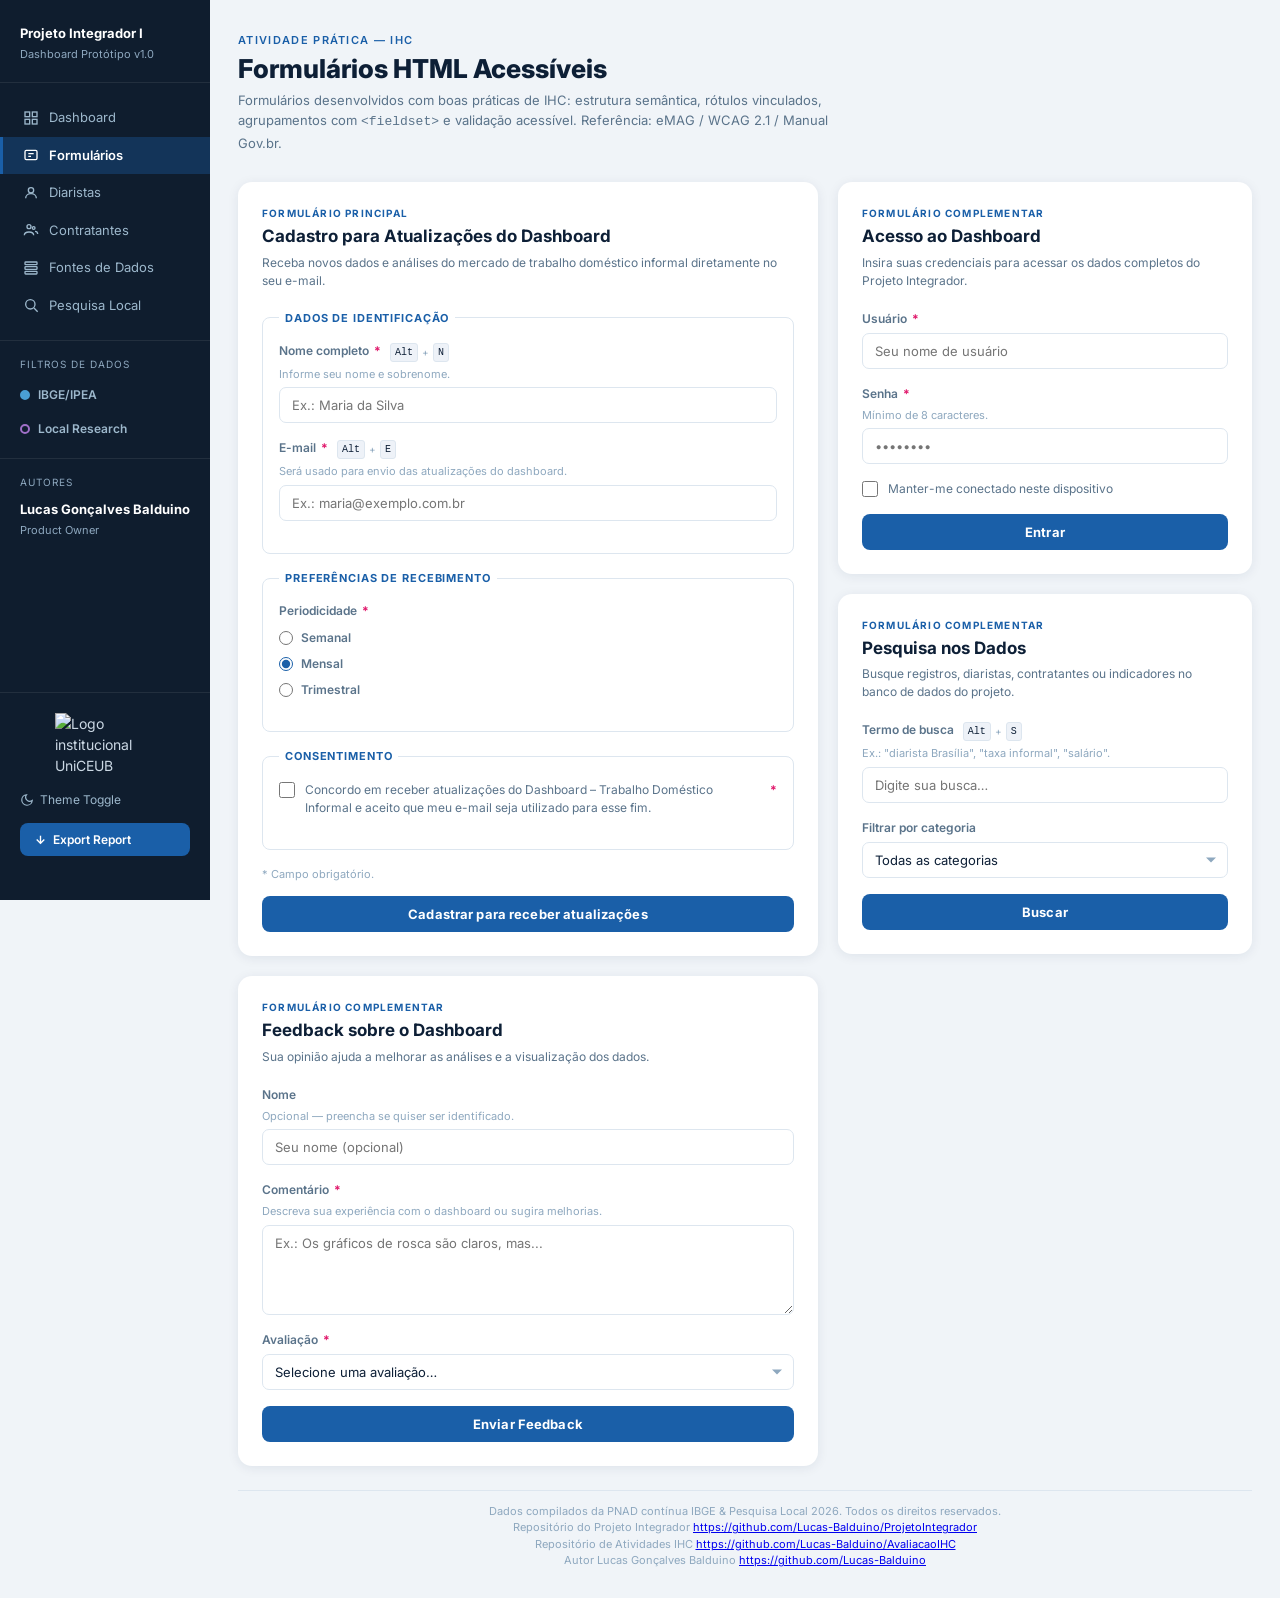
==== formularios.html @ 9478f492 "Atividade Formulario 22.04, Integração com o prototipo do formulario" ====
<!DOCTYPE html>
<!--
  ══════════════════════════════════════════════════════════
  PRÁTICA IHC — Formulários HTML Acessíveis
  Projeto Integrador I – UniCEUB
  Profª. Kadidja Valéria | Ciência da Computação

  Conceitos aplicados (slides + manual formularios-acessiveis.gov.br):
  ─ <html lang="pt-BR">               → Prática 3: Identidade do Idioma
  ─ Skip Link                         → WCAG 2.4.1 — bypass blocks
  ─ Hierarquia H1 > H2 > H3          → Prática 1: Arquitetura da Informação
  ─ <label for="id"> + <input id="">  → Elemento LABEL: vinculação programática
  ─ Ordem Rótulo→Campo (text, etc.)   → Regra de Estrutura: texto antes do input
  ─ Ordem Campo→Rótulo (checkbox)     → Regra: leitor espera rótulo DEPOIS
  ─ <fieldset> + <legend>             → Agrupamento semântico acessível
  ─ <optgroup label="">               → Categorização de listas SELECT
  ─ accesskey nos campos              → Teclas de atalho (com alerta de conflito)
  ─ required + aria-required          → Validação sem depender de script
  ─ aria-describedby (dicas)          → Contexto extra para leitores de tela
  ─ <button type="submit">            → Nunca <div>; semântica nativa de ação
  ─ Erros no <title>                  → Manual §4: mensagens de erro amigáveis
  ─ Validação server-side preferida   → Manual §3: scripts não são confiáveis
  ══════════════════════════════════════════════════════════
-->
<html lang="pt-BR">
<head>
  <meta charset="UTF-8" />
  <meta name="viewport" content="width=device-width, initial-scale=1.0" />
  <meta name="description" content="Formulários acessíveis do Dashboard – Projeto Integrador I, UniCEUB." />
  <link rel="preconnect" href="https://fonts.googleapis.com">
  <link rel="preconnect" href="https://fonts.gstatic.com" crossorigin>
  <link href="https://fonts.googleapis.com/css2?family=Inter:ital,opsz,wght@0,14..32,100..900;1,14..32,100..900&display=swap" rel="stylesheet">

  <!--
    ACESSIBILIDADE — Manual §4 / Slides p.14:
    O <title> deve ser atualizado com um alerta quando houver erro de validação.
    O JavaScript ao final da página demonstra essa técnica.
    Título padrão (sem erros):
  -->
  <title>Formulários | Dashboard – Trabalho Doméstico Informal | Projeto Integrador I – UniCEUB</title>

  <style>
    /* ═══════════════════════════════════════════
       TOKENS — mesmos do dashboard principal
    ═══════════════════════════════════════════ */
    :root {
      --sidebar-bg:     #0f1d2e;
      --sidebar-w:      210px;
      --blue-dark:      #1a3c6e;
      --blue-mid:       #1a5fa8;
      --blue-light:     #b8cee8;
      --blue-pale:      #dce8f5;
      --bg-page:        #f0f4f8;
      --bg-card:        #ffffff;
      --text-primary:   #0d1f36;
      --text-secondary: #5a738a;
      --text-muted:     #8ea8bf;
      --accent-pink:    #e0186b;
      --border:         #dde6ef;
      --border-focus:   #1a5fa8;
      --card-radius:    14px;
      --shadow:         0 2px 12px rgba(10, 40, 80, .08);
      --error-bg:       #fff0f3;
      --error-border:   #e0186b;
      --error-text:     #9b0039;
      --success-bg:     #f0faf4;
      --success-border: #22a05b;
      --success-text:   #155235;
    }

    *, *::before, *::after { box-sizing: border-box; margin: 0; padding: 0; }

    body {
      font-family: "Inter", sans-serif;
      background: var(--bg-page);
      color: var(--text-primary);
      font-size: 14px;
      line-height: 1.5;
    }

    /* ═══════════════════════════════════════════
       ACESSIBILIDADE — Skip Link (WCAG 2.4.1)
    ═══════════════════════════════════════════ */
    .skip-link {
      position: absolute;
      top: -100px;
      left: 8px;
      background: var(--blue-mid);
      color: #fff;
      padding: 8px 16px;
      border-radius: 4px;
      font-weight: 600;
      text-decoration: none;
      z-index: 9999;
      transition: top .2s;
    }
    .skip-link:focus { top: 8px; }

    /* ═══════════════════════════════════════════
       ACESSIBILIDADE — Conteúdo visível apenas
       para leitores de tela (sr-only)
    ═══════════════════════════════════════════ */
    .sr-only {
      position: absolute;
      width: 1px; height: 1px;
      padding: 0; margin: -1px;
      overflow: hidden;
      clip: rect(0,0,0,0);
      white-space: nowrap;
      border: 0;
    }

    /* ═══════════════════════════════════════════
       ACESSIBILIDADE — Foco visível (WCAG 2.4.7)
    ═══════════════════════════════════════════ */
    :focus-visible {
      outline: none;
      box-shadow: 0 0 0 3px var(--border-focus);
      border-radius: 4px;
    }

    /* ═══════════════════════════════════════════
       LAYOUT
    ═══════════════════════════════════════════ */
    .layout {
      display: grid;
      grid-template-columns: var(--sidebar-w) 1fr;
      min-height: 100vh;
    }

    /* ═══════════════════════════════════════════
       SIDEBAR — igual ao dashboard
    ═══════════════════════════════════════════ */
    .sidebar {
      background: var(--sidebar-bg);
      color: #cbd8e4;
      display: flex;
      flex-direction: column;
      padding: 24px 0;
      position: sticky;
      top: 0;
      height: 100vh;
      overflow-y: auto;
    }
    .sidebar-header { padding: 0 20px 20px; border-bottom: 1px solid rgba(255,255,255,.08); }
    .project-title  { font-weight: 700; font-size: 13px; color: #fff; }
    .project-subtitle { font-size: 11px; color: var(--text-muted); margin-top: 2px; }

    .sidebar-nav { padding: 16px 0; }
    .sidebar-nav ul { list-style: none; }
    .nav-item {
      display: flex; align-items: center; gap: 10px;
      padding: 9px 20px; color: #9db8cc;
      text-decoration: none; font-size: 13px;
      border-left: 3px solid transparent;
      transition: background .15s, color .15s, border-color .15s;
    }
    .nav-item:hover { background: rgba(255,255,255,.06); color: #fff; }
    .nav-item[aria-current="page"] {
      color: #fff; background: rgba(26,95,168,.35);
      border-left-color: var(--blue-mid); font-weight: 600;
    }
    .nav-icon { width: 16px; height: 16px; flex-shrink: 0; }
    .filters-section {
      padding: 16px 20px;
      border-top: 1px solid rgba(255,255,255,.08);
    }
    .filters-heading {
      font-size: 10px;
      text-transform: uppercase;
      letter-spacing: .1em;
      color: var(--text-muted);
      margin-bottom: 10px;
    }
    .filters-fieldset {
      border: none;
      padding: 0;
      display: flex;
      flex-direction: column;
      gap: 8px;
    }
    /* label envolve o input: aumenta área de clique (Prática 5) */
    .filter-label {
      display: flex;
      align-items: center;
      gap: 8px;
      cursor: pointer;
      font-size: 12px;
      color: #9db8cc;
      padding: 4px 0;
    }
    .filter-label:hover { color: #fff; }
    .filter-label input[type="checkbox"] {
      appearance: none;
      -webkit-appearance: none;
      width: 10px;
      height: 10px;
      border-radius: 50%;
      border: 2px solid currentColor;
      flex-shrink: 0;
      cursor: pointer;
    }
    .filter-label input[type="checkbox"]:checked { background: currentColor; }
    .filter-label.ibge input { color: #4a9fd4; }
    .filter-label.local input { color: #a070c8; }

    /* ─────────────────────────────────────────────
       SIDEBAR FOOTER: Logo + Botões
    ───────────────────────────────────────────── */
    .sidebar-footer {
      margin-top: auto;
      padding: 20px;
      border-top: 1px solid rgba(255,255,255,.08);
      display: flex;
      flex-direction: column;
      gap: 10px;
      align-items: center;
    }

    /* CEUB Logo (texto) */
    .ceub-logo {
      width: 100px;
    }

    /* ─────────────────────────────────────────────
       ACESSIBILIDADE: Botões nativos (<button>)
       Prática: Substituição de divs por <button>
    ───────────────────────────────────────────── */
    .btn-sidebar {
      width: 100%;
      background: none;
      border: none;
      cursor: pointer;
      font-family: inherit;
      font-size: 12px;
      display: flex;
      align-items: center;
      gap: 6px;
      color: #9db8cc;
      padding: 6px 0;
      text-align: left;
      transition: color .15s;
    }
    .btn-sidebar:hover { color: #fff; }

    .btn-export {
      width: 100%;
      background: var(--blue-mid);
      color: #fff;
      border: none;
      border-radius: 8px;
      padding: 9px 14px;
      font-family: inherit;
      font-size: 12px;
      font-weight: 600;
      cursor: pointer;
      display: flex;
      align-items: center;
      gap: 6px;
      transition: background .15s;
    }
    .btn-export:hover { background: var(--blue-dark); }

    /* ═══════════════════════════════════════════
       MAIN
    ═══════════════════════════════════════════ */
    .main-content {
      padding: 32px 28px;
      display: flex;
      flex-direction: column;
      gap: 24px;
    }

    .page-header { margin-bottom: 4px; }
    .page-category {
      font-size: 11px; text-transform: uppercase;
      letter-spacing: .12em; color: var(--blue-mid); font-weight: 600;
    }
    /* ACESSIBILIDADE — H1 único por página (Prática 1) */
    .page-header h1 {
      font-size: 26px; font-weight: 800;
      color: var(--text-primary); margin-top: 4px; line-height: 1.2;
    }
    .page-lead {
      font-size: 13px; color: var(--text-secondary);
      margin-top: 6px; max-width: 600px; line-height: 1.6;
    }

    /* ═══════════════════════════════════════════
       CARDS DE FORMULÁRIO
    ═══════════════════════════════════════════ */
    .forms-grid {
      display: grid;
      grid-template-columns: 1.4fr 1fr;
      gap: 20px;
      align-items: start;
    }
    .forms-col { display: flex; flex-direction: column; gap: 20px; }

    .card {
      background: var(--bg-card);
      border-radius: var(--card-radius);
      padding: 24px;
      box-shadow: var(--shadow);
    }
    .card-header { margin-bottom: 20px; }
    .card-category {
      font-size: 10px; text-transform: uppercase;
      letter-spacing: .12em; color: var(--blue-mid); font-weight: 700;
    }
    /* ACESSIBILIDADE — H2: seção principal (Prática 1) */
    .card-header h2 {
      font-size: 17px; font-weight: 700;
      color: var(--text-primary); margin-top: 3px;
    }
    .card-desc {
      font-size: 12px; color: var(--text-secondary);
      margin-top: 4px; line-height: 1.5;
    }

    /* ═══════════════════════════════════════════
       ELEMENTOS DE FORMULÁRIO
       Regra estrutural: Label ANTES do campo
       (exceto checkbox/radio: campo ANTES do label)
    ═══════════════════════════════════════════ */

    /* Container de campo: empilha label → input */
    .field {
      display: flex;
      flex-direction: column;
      gap: 5px;
      margin-bottom: 16px;
    }
    /* .field:last-of-type { margin-bottom: 0; } */

    /*
      ACESSIBILIDADE — Elemento LABEL:
      O atributo 'for' DEVE ser idêntico ao 'id' do input.
      Isso relaciona programaticamente o rótulo ao campo.
      (slides p.10 / manual §2)
    */
    label {
      font-size: 12px;
      font-weight: 600;
      color: var(--text-secondary);
      cursor: pointer;
    }

    /* Indicador de campo obrigatório */
    .required-mark {
      color: var(--accent-pink);
      margin-left: 2px;
      font-weight: 700;
    }

    /* Dica de acessibilidade abaixo do rótulo */
    .field-hint {
      font-size: 11px;
      color: var(--text-muted);
      line-height: 1.4;
    }

    /* Inputs, Textareas, Selects */
    input[type="text"],
    input[type="email"],
    input[type="password"],
    input[type="search"],
    textarea,
    select {
      width: 100%;
      padding: 9px 12px;
      border: 1.5px solid var(--border);
      border-radius: 7px;
      font-family: inherit;
      font-size: 13px;
      color: var(--text-primary);
      background: #fff;
      transition: border-color .15s, box-shadow .15s;
      -webkit-appearance: none;
      appearance: none;
    }

    input[type="text"]:focus,
    input[type="email"]:focus,
    input[type="password"]:focus,
    input[type="search"]:focus,
    textarea:focus,
    select:focus {
      border-color: var(--border-focus);
      box-shadow: 0 0 0 3px rgba(26, 95, 168, .15);
      outline: none;
    }

    /* Campo com erro */
    input[aria-invalid="true"],
    textarea[aria-invalid="true"],
    select[aria-invalid="true"] {
      border-color: var(--error-border);
      background: var(--error-bg);
    }

    textarea { resize: vertical; min-height: 90px; }

    /* Select com seta personalizada */
    .select-wrapper {
      position: relative;
    }
    .select-wrapper::after {
      content: '';
      position: absolute;
      right: 12px;
      top: 50%;
      transform: translateY(-50%);
      width: 0; height: 0;
      border-left: 5px solid transparent;
      border-right: 5px solid transparent;
      border-top: 5px solid var(--text-muted);
      pointer-events: none;
    }

    /*
      ACESSIBILIDADE — Prática 5: Checkbox
      Ordem: ELEMENTO → RÓTULO (leitor de tela espera
      o rótulo DEPOIS do campo, conforme manual §1)
      O <label> envolve o input para ampliar a área de clique.
    */
    .field-checkbox {
      margin-bottom: 16px;
    }
    .checkbox-label {
      display: flex;
      align-items: flex-start;
      gap: 10px;
      cursor: pointer;
      font-size: 12px;
      font-weight: 400;
      color: var(--text-secondary);
      line-height: 1.5;
    }
    .checkbox-label input[type="checkbox"] {
      width: 16px;
      height: 16px;
      flex-shrink: 0;
      margin-top: 1px;
      accent-color: var(--blue-mid);
      cursor: pointer;
    }

    /*
      ACESSIBILIDADE — Radio buttons
      Mesma regra: ELEMENTO → RÓTULO
    */
    .radio-group {
      display: flex;
      flex-direction: column;
      gap: 8px;
      margin-top: 4px;
    }
    .radio-label {
      display: flex;
      align-items: center;
      gap: 8px;
      cursor: pointer;
      font-size: 12px;
      color: var(--text-secondary);
    }
    .radio-label input[type="radio"] {
      accent-color: var(--blue-mid);
      width: 14px; height: 14px;
      cursor: pointer;
    }

    /*
      ACESSIBILIDADE — Fieldset e Legend:
      <fieldset> agrupa campos relacionados.
      <legend> é o "título narrativo" do grupo,
      lido pelo leitor de tela antes de cada campo.
      (slides p.11 / manual §2)
    */
    .form-fieldset {
      border: 1.5px solid var(--border);
      border-radius: 8px;
      padding: 16px;
      margin-bottom: 16px;
    }
    .form-fieldset legend {
      font-size: 11px;
      font-weight: 700;
      color: var(--blue-mid);
      text-transform: uppercase;
      letter-spacing: .08em;
      padding: 0 6px;
    }

    /* Botões */
    .btn-primary {
      background: var(--blue-mid);
      color: #fff;
      border: none;
      border-radius: 8px;
      padding: 10px 20px;
      font-family: inherit;
      font-size: 13px;
      font-weight: 700;
      cursor: pointer;
      width: 100%;
      transition: background .15s;
      letter-spacing: .01em;
    }
    .btn-primary:hover { background: var(--blue-dark); }

    .btn-secondary {
      background: transparent;
      color: var(--blue-mid);
      border: 1.5px solid var(--blue-light);
      border-radius: 8px;
      padding: 9px 20px;
      font-family: inherit;
      font-size: 13px;
      font-weight: 600;
      cursor: pointer;
      width: 100%;
      transition: background .15s, border-color .15s;
    }
    .btn-secondary:hover { background: var(--blue-pale); border-color: var(--blue-mid); }

    .btn-row {
      display: grid;
      grid-template-columns: 1fr 1fr;
      gap: 10px;
      margin-top: 8px;
    }

    /* ═══════════════════════════════════════════
       MENSAGENS DE ERRO E SUCESSO
       Manual §4: erros devem ser destacados
       e comunicados no <title> da página
    ═══════════════════════════════════════════ */
    .msg-error {
      background: var(--error-bg);
      border: 1.5px solid var(--error-border);
      border-radius: 8px;
      padding: 10px 14px;
      font-size: 12px;
      color: var(--error-text);
      margin-bottom: 16px;
      display: none; /* mostrado via JS */
    }
    .msg-error ul { padding-left: 18px; margin-top: 4px; }
    .msg-error li { margin-top: 2px; }

    .msg-success {
      background: var(--success-bg);
      border: 1.5px solid var(--success-border);
      border-radius: 8px;
      padding: 12px 14px;
      font-size: 13px;
      color: var(--success-text);
      font-weight: 600;
      display: none;
    }

    .field-error-msg {
      font-size: 11px;
      color: var(--error-text);
      display: none;
    }
    .field-error-msg.visible { display: block; }

    /* ═══════════════════════════════════════════
       ACCESSKEY BADGE (visual indicativo)
    ═══════════════════════════════════════════ */
    .accesskey-badge {
      display: inline-flex;
      align-items: center;
      gap: 4px;
      font-size: 10px;
      color: var(--text-muted);
      font-weight: 400;
      margin-left: 6px;
    }
    .accesskey-badge kbd {
      background: #eef2f8;
      border: 1px solid var(--border);
      border-radius: 3px;
      padding: 1px 4px;
      font-family: monospace;
      font-size: 10px;
      color: var(--text-primary);
    }

    /* ═══════════════════════════════════════════
       SEPARADOR DE SEÇÃO
    ═══════════════════════════════════════════ */
    .section-sep {
      height: 1px;
      background: var(--border);
      margin: 4px 0 20px;
    }

    /* Rodapé */
    .dashboard-footer {
      padding-top: 12px;
      border-top: 1px solid var(--border);
      text-align: center;
    }
    .dashboard-footer p { font-size: 11px; color: var(--text-muted); }

    /* ═══════════════════════════════════════════
       RESPONSIVIDADE
    ═══════════════════════════════════════════ */
    @media (max-width: 900px) {
      .layout { grid-template-columns: 1fr; }
      .sidebar { position: static; height: auto; padding: 12px 16px; flex-direction: row; flex-wrap: wrap; }
      .forms-grid { grid-template-columns: 1fr; }
    }
  </style>
</head>

<body>

  <!-- ══════════════════════════════════════════
       ACESSIBILIDADE: Skip Link
  ═══════════════════════════════════════════ -->
  <a class="skip-link" href="#conteudo-principal">Pular para o conteúdo principal</a>

  <div class="layout">

    <!-- ══════════════════════════════════════════
         SIDEBAR (idêntica ao dashboard)
         HTML Semântico: <aside> + <nav>
    ═══════════════════════════════════════════ -->
    <aside class="sidebar" aria-label="Painel lateral de navegação e filtros">

      <header class="sidebar-header">
        <p class="project-title">Projeto Integrador I</p>
        <p class="project-subtitle">Dashboard Protótipo v1.0</p>
      </header>

      <!--
        HTML Semântico: <nav> com aria-label único
        <ul> + <li> + <a> para estrutura de lista de navegação
      -->
      <nav class="sidebar-nav" aria-label="Menu principal do dashboard">
        <ul role="list">
          <li>
            <a href="index.html" class="nav-item" >
              <svg class="nav-icon" aria-hidden="true" viewBox="0 0 24 24" fill="none" stroke="currentColor" stroke-width="2"><rect x="3" y="3" width="7" height="7"/><rect x="14" y="3" width="7" height="7"/><rect x="3" y="14" width="7" height="7"/><rect x="14" y="14" width="7" height="7"/></svg>
              Dashboard
            </a>
          </li>
          <li>
            <a href="#conteudo-principal" class="nav-item" aria-current="page">
              <svg class="nav-icon" aria-hidden="true" viewBox="0 0 24 24" fill="none" stroke="currentColor" stroke-width="2"><rect x="3" y="5" width="18" height="14" rx="2"/><path d="M8 10h8M8 14h4"/></svg>
              Formulários
            </a>
          </li>
          <li>
            <a href="#diaristas" class="nav-item">
              <svg class="nav-icon" aria-hidden="true" viewBox="0 0 24 24" fill="none" stroke="currentColor" stroke-width="2"><circle cx="12" cy="8" r="4"/><path d="M4 20c0-4 3.6-7 8-7s8 3 8 7"/></svg>
              Diaristas
            </a>
          </li>
          <li>
            <a href="#contratantes" class="nav-item">
              <svg class="nav-icon" aria-hidden="true" viewBox="0 0 24 24" fill="none" stroke="currentColor" stroke-width="2"><circle cx="9" cy="7" r="3"/><circle cx="16" cy="9" r="2"/><path d="M2 20c0-3 3-5 7-5s7 2 7 5"/><path d="M18 14c2 0 4 1.3 4 4"/></svg>
              Contratantes
            </a>
          </li>
          <li>
            <a href="#fontes" class="nav-item">
              <svg class="nav-icon" aria-hidden="true" viewBox="0 0 24 24" fill="none" stroke="currentColor" stroke-width="2"><rect x="3" y="3" width="18" height="4" rx="1"/><rect x="3" y="10" width="18" height="4" rx="1"/><rect x="3" y="17" width="18" height="4" rx="1"/></svg>
              Fontes de Dados
            </a>
          </li>
          <li>
            <a href="#pesquisa" class="nav-item">
              <svg class="nav-icon" aria-hidden="true" viewBox="0 0 24 24" fill="none" stroke="currentColor" stroke-width="2"><circle cx="11" cy="11" r="7"/><line x1="16.5" y1="16.5" x2="22" y2="22"/></svg>
              Pesquisa Local
            </a>
          </li>
        </ul>
      </nav>

      <!--
        ACESSIBILIDADE — Prática 5: Formulários Inclusivos
        <fieldset> agrupa filtros relacionados
        <legend> descreve o grupo para leitores de tela
        <label> envolve o <input> — aumenta área de clique
        e associa o texto descritivo ao campo
      -->
      <section class="filters-section" aria-labelledby="filtros-titulo">
        <h2 id="filtros-titulo" class="filters-heading sr-only">Filtros de Dados</h2>
        <p class="filters-heading" aria-hidden="true">Filtros de Dados</p>

        <fieldset class="filters-fieldset">
          <legend class="sr-only">Selecionar fontes de dados a exibir</legend>

          <label class="filter-label ibge">
            <input type="checkbox" name="filtro-ibge" checked aria-describedby="desc-ibge" />
            IBGE/IPEA
          </label>
          <span id="desc-ibge" class="sr-only">Dados da Pesquisa Nacional por Amostra de Domicílios (PNAD) do IBGE e do IPEA</span>

          <label class="filter-label local">
            <input type="checkbox" name="filtro-local" aria-describedby="desc-local" />
            Local Research
          </label>
          <span id="desc-local" class="sr-only">Dados da pesquisa de campo realizada pelo grupo</span>
        </fieldset>
      </section>
      
      <section class="filters-section" aria-labelledby="filtros-titulo">
        <p class="filters-heading" aria-hidden="true">Autores</p>

        <p class="project-title">Lucas Gonçalves Balduino</p>
        <p class="project-subtitle">Product Owner</p>
      </section>

      <div class="sidebar-footer">
        <!-- Logo CEUB acessível em imagem) -->
        <div class="ceub-logo" role="img" aria-label="CEUB – Centro Universitário de Brasília">
          <img src="https://institucional.uniceub.br/hubfs/BrandCenter/img/logo-ceub-colorida-02.png" alt="Logo institucional UniCEUB" class="ceub-logo">
        </div>

        <!--
          ACESSIBILIDADE: <button> nativo com aria-pressed
          para o toggle de tema (estado declarado ao leitor de tela)
        -->
        <button
          type="button"
          class="btn-sidebar"
          aria-pressed="false"
          aria-label="Alternar entre tema claro e escuro"
          onclick="this.setAttribute('aria-pressed', this.getAttribute('aria-pressed')==='false' ? 'true' : 'false')"
        >
          <svg width="14" height="14" aria-hidden="true" viewBox="0 0 24 24" fill="none" stroke="currentColor" stroke-width="2"><path d="M21 12.79A9 9 0 1 1 11.21 3 7 7 0 0 0 21 12.79z"/></svg>
          Theme Toggle
        </button>

        <!--
          ACESSIBILIDADE: <button> nativo — substitui <div> estilizado
          Prática: Fake Button → <button> semântico
        -->
        <button type="button" class="btn-export">
          <svg width="13" height="13" aria-hidden="true" viewBox="0 0 24 24" fill="none" stroke="currentColor" stroke-width="2.5"><line x1="12" y1="5" x2="12" y2="19"/><polyline points="19 12 12 19 5 12"/></svg>
          Export Report
        </button>
      </div>

    </aside><!-- /aside.sidebar -->


    <!-- ══════════════════════════════════════════
         CONTEÚDO PRINCIPAL
    ═══════════════════════════════════════════ -->
    <main id="conteudo-principal" class="main-content" aria-labelledby="titulo-pagina">

      <!-- Cabeçalho da página -->
      <header class="page-header">
        <p class="page-category">Atividade Prática — IHC</p>
        <!--
          ACESSIBILIDADE — Prática 1: único H1 por página.
        -->
        <h1 id="titulo-pagina">Formulários HTML Acessíveis</h1>
        <p class="page-lead">
          Formulários desenvolvidos com boas práticas de IHC: estrutura semântica,
          rótulos vinculados, agrupamentos com <code>&lt;fieldset&gt;</code> e validação
          acessível. Referência: eMAG / WCAG 2.1 / Manual Gov.br.
        </p>
      </header>


      <!-- ════ GRADE DE FORMULÁRIOS ════ -->
      <div class="forms-grid">

        <!-- ══ COLUNA 1 (larga): Formulário Principal ══ -->
        <div class="forms-col">

          <!-- ┌───────────────────────────────────────────────┐
               │  FORMULÁRIO 1 — CADASTRO PARA ATUALIZAÇÕES   │
               │  (Formulário Principal da Atividade)          │
               └───────────────────────────────────────────────┘
               Conceitos aplicados:
               • <fieldset> + <legend> para cada grupo de campos
               • label for="x" + input id="x" para todos os campos
               • checkbox: ELEMENTO → RÓTULO (order: input antes do texto)
               • required + aria-required="true"
               • aria-describedby para dicas de preenchimento
               • <button type="submit"> — não <div> nem <input type="button">
               • Validação com alerta no <title> se houver erro
          -->
          <section class="card" aria-labelledby="h2-cadastro">
            <header class="card-header">
              <p class="card-category">Formulário Principal</p>
              <!--
                ACESSIBILIDADE — Prática 1: H2 para seção principal
              -->
              <h2 id="h2-cadastro">Cadastro para Atualizações do Dashboard</h2>
              <p class="card-desc">
                Receba novos dados e análises do mercado de trabalho doméstico informal diretamente no seu e-mail.
              </p>
            </header>

            <!--
              ACESSIBILIDADE — Manual §4:
              Área de erro: aparece dinamicamente via JS e atualiza o <title>.
              role="alert" garante que leitores de tela anunciem o erro imediatamente.
            -->
            <div
              id="erro-cadastro"
              class="msg-error"
              role="alert"
              aria-live="assertive"
              aria-atomic="true"
            >
              <strong>Atenção:</strong> corrija os campos indicados:
              <ul id="lista-erros-cadastro"></ul>
            </div>

            <div id="sucesso-cadastro" class="msg-success" role="status" aria-live="polite">
              ✓ Cadastro realizado! Verifique sua caixa de entrada.
            </div>

            <!--
              HTML Semântico: <form> com action e method.
              Manual §3: prefira validação no servidor (method="POST").
              novalidate é OMITIDO aqui para manter a validação nativa do HTML5
              como primeira camada; a validação JS é uma camada adicional.
            -->
            <form
              id="form-cadastro"
              action="/cadastro-atualizacoes"
              method="POST"
              aria-labelledby="h2-cadastro"
              novalidate
            >

              <!--
                ACESSIBILIDADE — Fieldset 1: Dados de Identificação
                <fieldset> agrupa campos com características em comum.
                <legend> é lido pelo leitor de tela antes de cada campo do grupo.
                (slides p.11 / manual §2)
              -->
              <fieldset class="form-fieldset">
                <legend>Dados de Identificação</legend>

                <!--
                  CAMPO: Nome completo
                  Estrutura: RÓTULO → ELEMENTO (para input type="text")
                  label for="nome-cadastro" = id do input
                  accesskey="n" → Alt+N foca neste campo
                -->
                <div class="field">
                  <label for="nome-cadastro">
                    Nome completo
                    <span class="required-mark" aria-hidden="true">*</span>
                    <span class="accesskey-badge">
                      <kbd>Alt</kbd>+<kbd>N</kbd>
                    </span>
                  </label>
                  <span id="dica-nome" class="field-hint">
                    Informe seu nome e sobrenome.
                  </span>
                  <!--
                    input type="text":
                    • id="nome-cadastro" → vincula ao label acima
                    • name="nome" → identifica o campo no POST
                    • required → validação nativa HTML5
                    • aria-required="true" → para leitores de tela
                    • aria-describedby → lê a dica (span#dica-nome) após o rótulo
                    • accesskey="n" → atalho de teclado (conflito possível; manual §teclas)
                  -->
                  <input
                    type="text"
                    id="nome-cadastro"
                    name="nome"
                    required
                    aria-required="true"
                    aria-describedby="dica-nome erro-nome"
                    autocomplete="name"
                    accesskey="n"
                    placeholder="Ex.: Maria da Silva"
                  />
                  <span id="erro-nome" class="field-error-msg" role="alert"></span>
                </div>

                <!--
                  CAMPO: E-mail
                  Estrutura: RÓTULO → ELEMENTO
                  type="email" → validação semântica nativa
                -->
                <div class="field">
                  <label for="email-cadastro">
                    E-mail
                    <span class="required-mark" aria-hidden="true">*</span>
                    <span class="accesskey-badge">
                      <kbd>Alt</kbd>+<kbd>E</kbd>
                    </span>
                  </label>
                  <span id="dica-email" class="field-hint">
                    Será usado para envio das atualizações do dashboard.
                  </span>
                  <input
                    type="email"
                    id="email-cadastro"
                    name="email"
                    required
                    aria-required="true"
                    aria-describedby="dica-email erro-email"
                    autocomplete="email"
                    accesskey="e"
                    placeholder="Ex.: maria@exemplo.com.br"
                  />
                  <span id="erro-email" class="field-error-msg" role="alert"></span>
                </div>

              </fieldset><!-- /fieldset Dados de Identificação -->


              <!--
                ACESSIBILIDADE — Fieldset 2: Preferências de Recebimento
                Demonstra uso de radio buttons dentro de fieldset.
                Estrutura radio: ELEMENTO → RÓTULO
                (leitor de tela espera o rótulo DEPOIS do input)
              -->
              <fieldset class="form-fieldset">
                <legend>Preferências de Recebimento</legend>

                <div class="field">
                  <span id="label-periodicidade" style="font-size:12px;font-weight:600;color:var(--text-secondary);">
                    Periodicidade
                    <span class="required-mark" aria-hidden="true">*</span>
                  </span>
                  <!--
                    Radio buttons:
                    ESTRUTURA: input → rótulo (Elemento primeiro, depois o texto)
                    Todos com mesmo name="periodicidade" → grupo exclusivo
                    Vinculados via label for="id"
                  -->
                  <div
                    class="radio-group"
                    role="radiogroup"
                    aria-labelledby="label-periodicidade"
                  >
                    <!--
                      input type="radio" — ordem correta:
                      <input ...> rótulo (sem label separado; label envolve tudo)
                    -->
                    <label class="radio-label" for="freq-semanal">
                      <input
                        type="radio"
                        id="freq-semanal"
                        name="periodicidade"
                        value="semanal"
                        required
                        aria-required="true"
                      />
                      Semanal
                    </label>

                    <label class="radio-label" for="freq-mensal">
                      <input
                        type="radio"
                        id="freq-mensal"
                        name="periodicidade"
                        value="mensal"
                        checked
                      />
                      Mensal
                    </label>

                    <label class="radio-label" for="freq-trimestral">
                      <input
                        type="radio"
                        id="freq-trimestral"
                        name="periodicidade"
                        value="trimestral"
                      />
                      Trimestral
                    </label>
                  </div>
                  <span id="erro-periodicidade" class="field-error-msg" role="alert"></span>
                </div>

              </fieldset><!-- /fieldset Preferências -->


              <!--
                ACESSIBILIDADE — Fieldset 3: Consentimento
                Checkbox: ELEMENTO → RÓTULO (ordem exigida)
                O <label> envolve o <input> para ampliar a área de clique.
              -->
              <fieldset class="form-fieldset">
                <legend>Consentimento</legend>

                <div class="field-checkbox">
                  <!--
                    CHECKBOX: estrutura correta = input ANTES do texto do rótulo.
                    O <label> envolve o <input type="checkbox">:
                    • aumenta a área de clique (Prática 5 — slides)
                    • associa programaticamente o rótulo ao campo
                  -->
                  <label class="checkbox-label" for="consentimento">
                    <input
                      type="checkbox"
                      id="consentimento"
                      name="consentimento"
                      value="aceito"
                      required
                      aria-required="true"
                      aria-describedby="erro-consentimento"
                    />
                    Concordo em receber atualizações do Dashboard – Trabalho Doméstico Informal
                    e aceito que meu e-mail seja utilizado para esse fim.
                    <span class="required-mark" aria-hidden="true">*</span>
                  </label>
                  <span id="erro-consentimento" class="field-error-msg" role="alert"></span>
                </div>

              </fieldset><!-- /fieldset Consentimento -->

              <!-- Nota de campos obrigatórios -->
              <p style="font-size:11px;color:var(--text-muted);margin-bottom:14px;">
                <span aria-hidden="true">*</span>
                <span class="sr-only">Asterisco indica</span>
                Campo obrigatório.
              </p>

              <!--
                ACESSIBILIDADE: <button type="submit">
                Não usar <div class="botao"> — o <button> nativo:
                • É anunciado como botão pelo leitor de tela
                • Recebe foco por Tab nativamente
                • Responde a Enter e Espaço
                (slides p.12 — "O Perigo do Fake Button")
              -->
              <button type="submit" class="btn-primary" form="form-cadastro">
                Cadastrar para receber atualizações
              </button>

            </form>
          </section><!-- /Cadastro para Atualizações -->


          <!-- ┌─────────────────────────────────────────────┐
               │  FORMULÁRIO 3 — FEEDBACK                    │
               │  Demonstra: textarea, select + optgroup     │
               └─────────────────────────────────────────────┘ -->
          <section class="card" aria-labelledby="h2-feedback">
            <header class="card-header">
              <p class="card-category">Formulário Complementar</p>
              <h2 id="h2-feedback">Feedback sobre o Dashboard</h2>
              <p class="card-desc">
                Sua opinião ajuda a melhorar as análises e a visualização dos dados.
              </p>
            </header>

            <div id="sucesso-feedback" class="msg-success" role="status" aria-live="polite">
              ✓ Feedback enviado! Obrigado pela sua contribuição.
            </div>

            <!--
              action="/feedback" method="POST"
              Validação deve ocorrer no servidor (manual §3)
            -->
            <form
              id="form-feedback"
              action="/feedback"
              method="POST"
              aria-labelledby="h2-feedback"
              novalidate
            >
              <!--
                CAMPO: Nome (opcional aqui)
                Estrutura: RÓTULO → ELEMENTO (label antes do input text)
              -->
              <div class="field">
                <label for="nome-feedback">Nome</label>
                <span id="dica-nome-fb" class="field-hint">Opcional — preencha se quiser ser identificado.</span>
                <input
                  type="text"
                  id="nome-feedback"
                  name="nome"
                  aria-describedby="dica-nome-fb"
                  autocomplete="name"
                  placeholder="Seu nome (opcional)"
                />
              </div>

              <!--
                CAMPO: Comentário — textarea
                Estrutura: RÓTULO → ELEMENTO (label antes da textarea)
              -->
              <div class="field">
                <label for="comentario-feedback">
                  Comentário
                  <span class="required-mark" aria-hidden="true">*</span>
                </label>
                <span id="dica-comentario" class="field-hint">
                  Descreva sua experiência com o dashboard ou sugira melhorias.
                </span>
                <!--
                  <textarea>: label ANTES, igual ao input type="text"
                  rows="4" cols="40" conforme exemplo da atividade
                -->
                <textarea
                  id="comentario-feedback"
                  name="comentario"
                  rows="4"
                  cols="40"
                  required
                  aria-required="true"
                  aria-describedby="dica-comentario erro-comentario"
                  placeholder="Ex.: Os gráficos de rosca são claros, mas..."
                ></textarea>
                <span id="erro-comentario" class="field-error-msg" role="alert"></span>
              </div>

              <!--
                CAMPO: Avaliação — select com optgroup
                Estrutura: RÓTULO → ELEMENTO (label antes do select)

                ACESSIBILIDADE — <optgroup label="">:
                Agrupa semanticamente as opções dentro do SELECT.
                O atributo 'label' define o nome não-selecionável do grupo.
                (slides p.12 / manual §2 — elemento OPTGROUP)
              -->
              <div class="field">
                <label for="avaliacao-feedback">
                  Avaliação
                  <span class="required-mark" aria-hidden="true">*</span>
                </label>
                <div class="select-wrapper">
                  <select
                    id="avaliacao-feedback"
                    name="avaliacao"
                    required
                    aria-required="true"
                  >
                    <option value="" disabled selected>Selecione uma avaliação…</option>

                    <!--
                      <optgroup>: agrupa opções por categoria semântica.
                      O leitor de tela anuncia o nome do grupo antes das opções.
                    -->
                    <optgroup label="Avaliação Positiva">
                      <option value="excelente">Excelente — superou as expectativas</option>
                      <option value="bom">Bom — atendeu as expectativas</option>
                    </optgroup>

                    <optgroup label="Avaliação Crítica">
                      <option value="regular">Regular — pode melhorar</option>
                      <option value="ruim">Ruim — não atendeu as expectativas</option>
                    </optgroup>
                  </select>
                </div>
              </div>

              <button type="submit" class="btn-primary">
                Enviar Feedback
              </button>

            </form>
          </section><!-- /Feedback -->

        </div><!-- /forms-col (larga) -->


        <!-- ══ COLUNA 2 (estreita): Login + Pesquisa ══ -->
        <div class="forms-col">

          <!-- ┌─────────────────────────────────────────────┐
               │  FORMULÁRIO 2 — LOGIN                       │
               │  Demonstra: password, label+input exatos    │
               └─────────────────────────────────────────────┘ -->
          <section class="card" aria-labelledby="h2-login">
            <header class="card-header">
              <p class="card-category">Formulário Complementar</p>
              <h2 id="h2-login">Acesso ao Dashboard</h2>
              <p class="card-desc">
                Insira suas credenciais para acessar os dados completos do Projeto Integrador.
              </p>
            </header>

            <div id="erro-login" class="msg-error" role="alert" aria-live="assertive" aria-atomic="true">
              <strong>Credenciais inválidas.</strong> Verifique seu usuário e senha.
            </div>

            <!--
              action="/login" method="POST" — conforme exemplo da atividade
            -->
            <form
              id="form-login"
              action="/login"
              method="POST"
              aria-labelledby="h2-login"
              novalidate
            >

              <!--
                CAMPO: Usuário — input type="text"
                Estrutura: RÓTULO → ELEMENTO
                label for="usuario" vincula ao input id="usuario"
              -->
              <div class="field">
                <label for="usuario">
                  Usuário
                  <span class="required-mark" aria-hidden="true">*</span>
                </label>
                <input
                  type="text"
                  id="usuario"
                  name="usuario"
                  required
                  aria-required="true"
                  autocomplete="username"
                  placeholder="Seu nome de usuário"
                />
              </div>

              <!--
                CAMPO: Senha — input type="password"
                Estrutura: RÓTULO → ELEMENTO (igual ao text)
                (slides p.6 — "Text & Password: Rótulo → Elemento")
              -->
              <div class="field">
                <label for="senha">
                  Senha
                  <span class="required-mark" aria-hidden="true">*</span>
                </label>
                <span id="dica-senha" class="field-hint">
                  Mínimo de 8 caracteres.
                </span>
                <input
                  type="password"
                  id="senha"
                  name="senha"
                  required
                  aria-required="true"
                  aria-describedby="dica-senha"
                  autocomplete="current-password"
                  minlength="8"
                  placeholder="••••••••"
                />
              </div>

              <!--
                CHECKBOX: Manter conectado
                Estrutura: ELEMENTO → RÓTULO
              -->
              <div class="field-checkbox" style="margin-bottom:16px;">
                <label class="checkbox-label" for="lembrar-login">
                  <input
                    type="checkbox"
                    id="lembrar-login"
                    name="lembrar"
                    value="sim"
                  />
                  Manter-me conectado neste dispositivo
                </label>
              </div>

              <!--
                <button type="submit"> — semântica nativa de ação
                Nunca usar <div> estilizado como botão.
              -->
              <button type="submit" class="btn-primary">
                Entrar
              </button>

            </form>
          </section><!-- /Login -->


          <!-- ┌─────────────────────────────────────────────┐
               │  FORMULÁRIO 4 — PESQUISA LOCAL              │
               │  Demonstra: input search, method="GET"      │
               └─────────────────────────────────────────────┘ -->
          <section class="card" aria-labelledby="h2-pesquisa">
            <header class="card-header">
              <p class="card-category">Formulário Complementar</p>
              <h2 id="h2-pesquisa">Pesquisa nos Dados</h2>
              <p class="card-desc">
                Busque registros, diaristas, contratantes ou indicadores no banco de dados do projeto.
              </p>
            </header>

            <!--
              action="/buscar" method="GET" — busca é GET (não altera estado)
              Conforme exemplo da atividade
            -->
            <form
              id="form-pesquisa"
              action="/buscar"
              method="GET"
              aria-labelledby="h2-pesquisa"
              role="search"
            >

              <!--
                CAMPO: Termo de busca — input type="search"
                Estrutura: RÓTULO → ELEMENTO
                type="search" tem semântica própria para buscas
                accesskey="s" → atalho de teclado para o campo de busca
                (manual §teclas — exemplo clássico de accesskey)
              -->
              <div class="field">
                <label for="pesquisa">
                  Termo de busca
                  <span class="accesskey-badge">
                    <kbd>Alt</kbd>+<kbd>S</kbd>
                  </span>
                </label>
                <span id="dica-busca" class="field-hint">
                  Ex.: "diarista Brasília", "taxa informal", "salário".
                </span>
                <input
                  type="search"
                  id="pesquisa"
                  name="pesquisa"
                  aria-describedby="dica-busca"
                  accesskey="s"
                  placeholder="Digite sua busca…"
                  autocomplete="off"
                />
              </div>

              <!--
                CAMPO: Filtro por categoria — select + optgroup
              -->
              <div class="field">
                <label for="categoria-busca">Filtrar por categoria</label>
                <div class="select-wrapper">
                  <select id="categoria-busca" name="categoria">
                    <option value="">Todas as categorias</option>

                    <optgroup label="Mercado de Trabalho">
                      <option value="taxa-informalidade">Taxa de Informalidade</option>
                      <option value="qualidade-trabalho">Qualidade do Trabalho</option>
                      <option value="canal-aquisicao">Canal de Aquisição</option>
                    </optgroup>

                    <optgroup label="Perfil">
                      <option value="diaristas">Diaristas</option>
                      <option value="contratantes">Contratantes</option>
                    </optgroup>

                    <optgroup label="Legal">
                      <option value="status-mei">Status MEI</option>
                    </optgroup>
                  </select>
                </div>
              </div>

              <button type="submit" class="btn-primary">
                Buscar
              </button>

            </form>
          </section><!-- /Pesquisa -->

        </div><!-- /forms-col (estreita) -->

      </div><!-- /forms-grid -->


      <!-- ════ RODAPÉ ════ -->
      <footer class="dashboard-footer">
        <p>
          Dados compilados da PNAD contínua IBGE &amp; Pesquisa Local 2026.
          Todos os direitos reservados.
        </p>
        <p>
          Repositório do Projeto Integrador <a href="https://github.com/Lucas-Balduino/ProjetoIntegrador">https://github.com/Lucas-Balduino/ProjetoIntegrador</a>
        </p>
        <p>
          Repositório de Atividades IHC <a href="https://github.com/Lucas-Balduino/AvaliacaoIHC">https://github.com/Lucas-Balduino/AvaliacaoIHC</a>
        </p>
        <p>
          Autor Lucas Gonçalves Balduino <a href="https://github.com/Lucas-Balduino">https://github.com/Lucas-Balduino</a>
        </p>
      </footer>

    </main>

  </div><!-- /layout -->


  <!--
    ══════════════════════════════════════════════════════════
    JAVASCRIPT — Validação Acessível
    Manual §4 / Slides p.14:
    • Atualiza o <title> com mensagem de erro (leitor de tela
      anuncia ao recarregar ou navegar pela aba)
    • Exibe mensagens de erro inline com role="alert"
    • Foco vai para o primeiro campo inválido
    • Prefira validação server-side; este JS é camada de UX
    ══════════════════════════════════════════════════════════
  -->
  <script>
    /* Título original sem erros */
    const tituloOriginal = document.title;

    /**
     * Mostra mensagem de erro em um campo e marca como inválido.
     * aria-invalid="true" sinaliza o estado ao leitor de tela.
     */
    function marcarErro(inputEl, msgEl, mensagem) {
      inputEl.setAttribute('aria-invalid', 'true');
      msgEl.textContent = mensagem;
      msgEl.classList.add('visible');
    }

    /** Remove estado de erro de um campo. */
    function limparErro(inputEl, msgEl) {
      inputEl.removeAttribute('aria-invalid');
      msgEl.textContent = '';
      msgEl.classList.remove('visible');
    }

    /* ─── FORMULÁRIO DE CADASTRO ─── */
    document.getElementById('form-cadastro').addEventListener('submit', function(e) {
      e.preventDefault();

      const nome     = document.getElementById('nome-cadastro');
      const email    = document.getElementById('email-cadastro');
      const consent  = document.getElementById('consentimento');
      const erroNome = document.getElementById('erro-nome');
      const erroEmail= document.getElementById('erro-email');
      const erroConsent = document.getElementById('erro-consentimento');
      const msgErro  = document.getElementById('erro-cadastro');
      const listaErr = document.getElementById('lista-erros-cadastro');
      const msgSuc   = document.getElementById('sucesso-cadastro');

      let erros = [];
      let primeiroCampoInvalido = null;

      /* Limpa erros anteriores */
      [nome, email, consent].forEach(el => {
        el.removeAttribute('aria-invalid');
      });
      [erroNome, erroEmail, erroConsent].forEach(el => {
        el.textContent = ''; el.classList.remove('visible');
      });

      /* Valida Nome */
      if (!nome.value.trim() || nome.value.trim().split(' ').length < 2) {
        marcarErro(nome, erroNome, 'Informe seu nome completo (nome e sobrenome).');
        erros.push('Nome completo inválido.');
        primeiroCampoInvalido = primeiroCampoInvalido || nome;
      } else { limparErro(nome, erroNome); }

      /* Valida E-mail */
      const emailRegex = /^[^\s@]+@[^\s@]+\.[^\s@]+$/;
      if (!email.value.trim() || !emailRegex.test(email.value.trim())) {
        marcarErro(email, erroEmail, 'Informe um e-mail válido (ex.: nome@dominio.com).');
        erros.push('E-mail inválido.');
        primeiroCampoInvalido = primeiroCampoInvalido || email;
      } else { limparErro(email, erroEmail); }

      /* Valida Consentimento */
      if (!consent.checked) {
        marcarErro(consent, erroConsent, 'É necessário aceitar o consentimento para cadastrar.');
        erros.push('Consentimento não marcado.');
        primeiroCampoInvalido = primeiroCampoInvalido || consent;
      } else { limparErro(consent, erroConsent); }

      if (erros.length > 0) {
        /*
          ACESSIBILIDADE — Manual §4:
          Atualiza o <title> com o alerta de erro.
          O leitor de tela anuncia o título ao navegar pela aba
          e ao receber foco na janela.
        */
        document.title = 'Alguns dados estão incorretos no formulário. Por favor, corrija. | ' + tituloOriginal;

        /* Mostra o sumário de erros */
        listaErr.innerHTML = '';
        erros.forEach(e => {
          const li = document.createElement('li');
          li.textContent = e;
          listaErr.appendChild(li);
        });
        msgErro.style.display = 'block';
        msgSuc.style.display  = 'none';

        /* Foco vai para o primeiro campo inválido */
        primeiroCampoInvalido.focus();

      } else {
        /* Sem erros: restaura título e exibe confirmação */
        document.title = tituloOriginal;
        msgErro.style.display = 'none';
        msgSuc.style.display  = 'block';
        this.reset();
        msgSuc.focus();
      }
    });

    /* ─── FORMULÁRIO DE LOGIN ─── */
    document.getElementById('form-login').addEventListener('submit', function(e) {
      e.preventDefault();
      const usuario = document.getElementById('usuario').value.trim();
      const senha   = document.getElementById('senha').value;
      const msgErr  = document.getElementById('erro-login');

      if (!usuario || senha.length < 8) {
        document.title = 'Erro de login. Verifique suas credenciais. | ' + tituloOriginal;
        msgErr.style.display = 'block';
        document.getElementById(usuario ? 'senha' : 'usuario').focus();
      } else {
        document.title = tituloOriginal;
        msgErr.style.display = 'none';
        alert('Login simulado com sucesso! (Em produção, o servidor processaria a autenticação.)');
      }
    });

    /* ─── FORMULÁRIO DE FEEDBACK ─── */
    document.getElementById('form-feedback').addEventListener('submit', function(e) {
      e.preventDefault();
      const comentario = document.getElementById('comentario-feedback');
      const avaliacao  = document.getElementById('avaliacao-feedback');
      const erroComent = document.getElementById('erro-comentario');
      const sucesso    = document.getElementById('sucesso-feedback');

      if (!comentario.value.trim()) {
        document.title = 'Campo comentário obrigatório. Por favor, corrija. | ' + tituloOriginal;
        marcarErro(comentario, erroComent, 'O comentário é obrigatório.');
        comentario.focus();
      } else {
        document.title = tituloOriginal;
        limparErro(comentario, erroComent);
        sucesso.style.display = 'block';
        this.reset();
        sucesso.focus();
      }
    });

    /* Restaura título ao corrigir campos (feedback em tempo real) */
    ['nome-cadastro','email-cadastro','consentimento'].forEach(id => {
      document.getElementById(id)?.addEventListener('input', () => {
        document.title = tituloOriginal;
      });
    });
  </script>
  

</body>
</html>
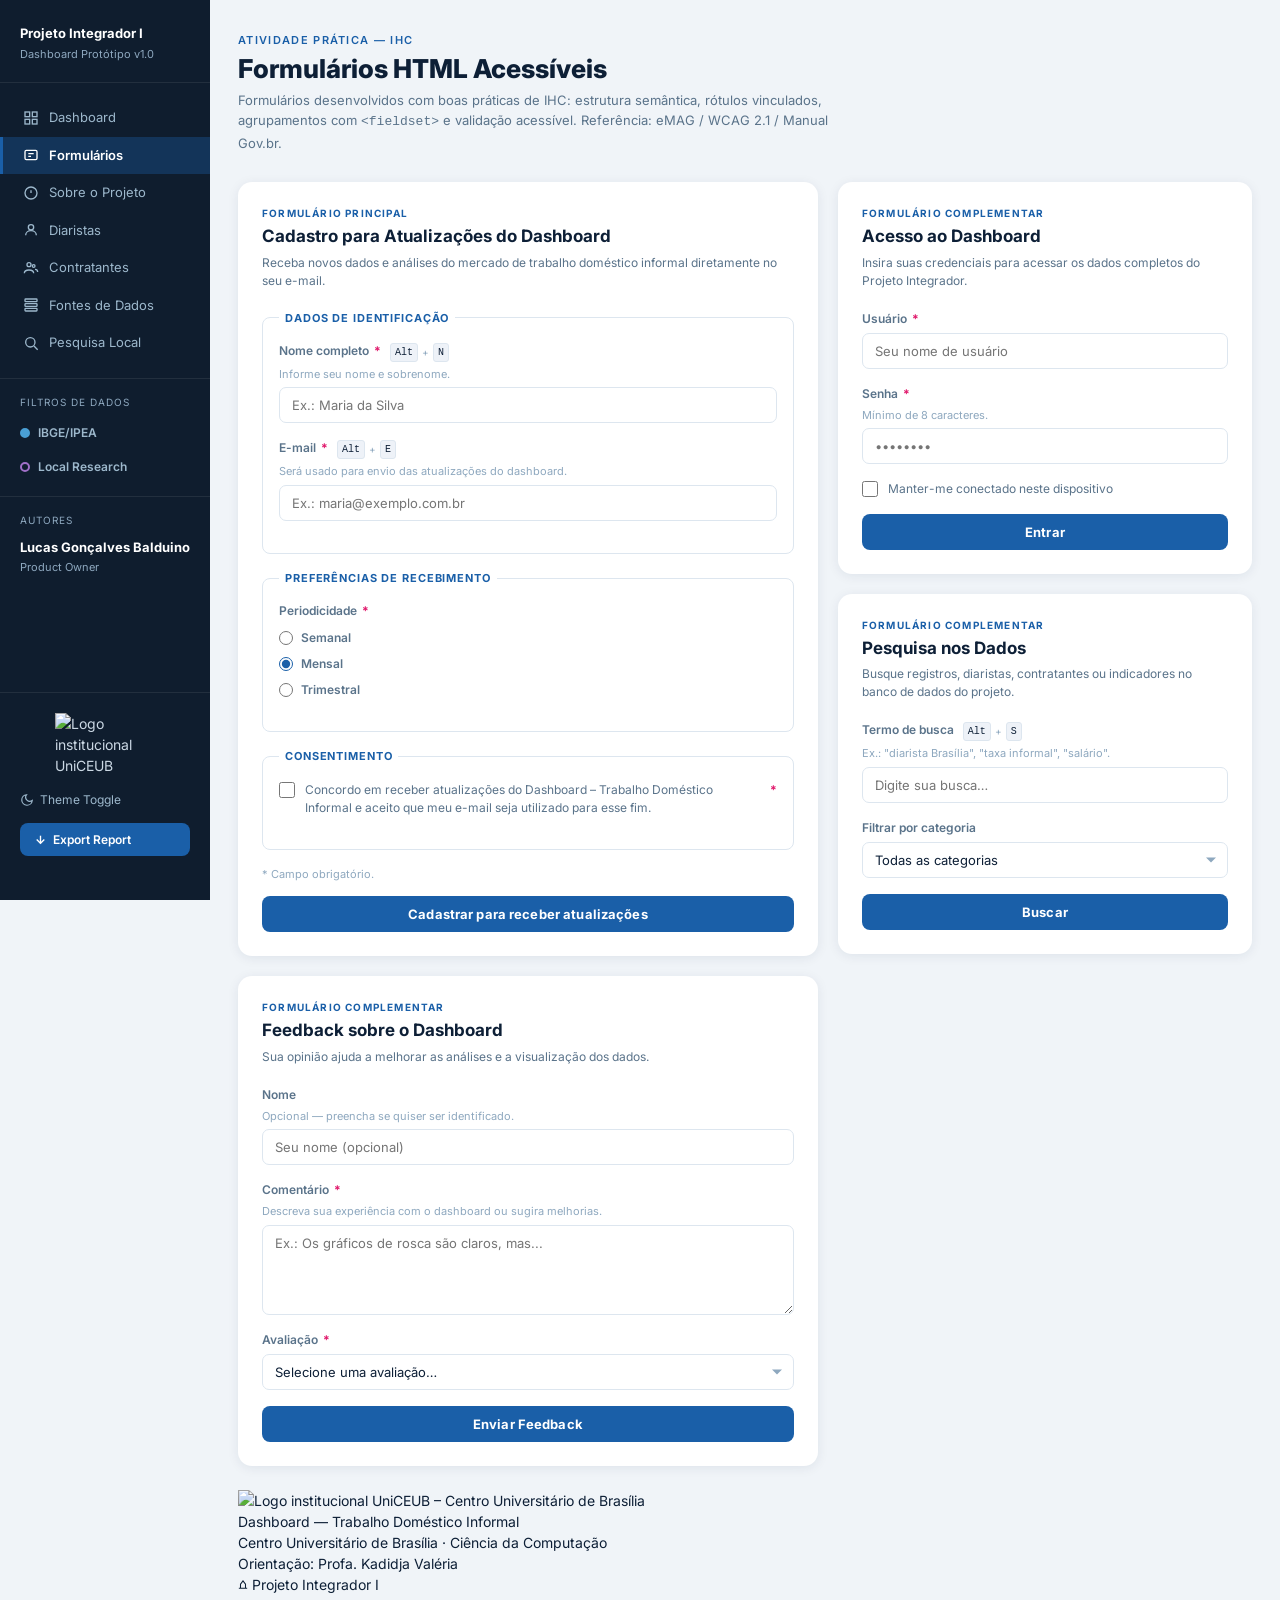
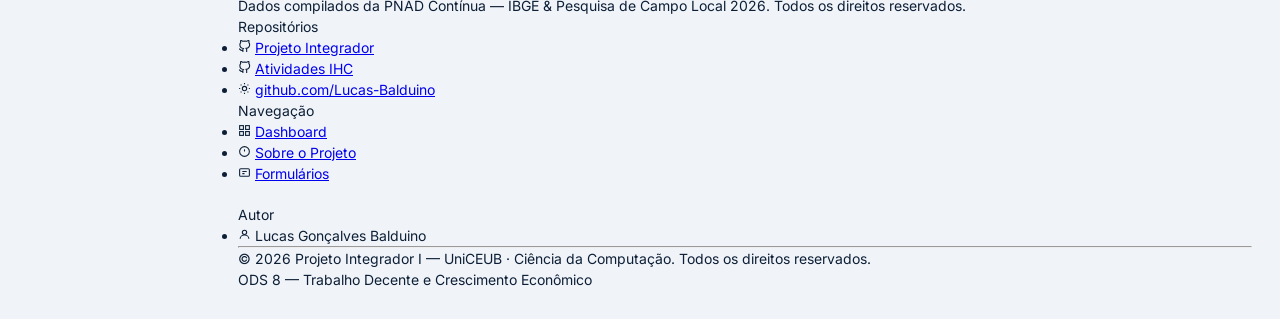
==== commit a06eff02: "Modificacoes de estilo, adicao sidebar sobre" ====
--- a/formularios.html
+++ b/formularios.html
@@ -1,27 +1,5 @@
 <!DOCTYPE html>
-<!--
-  ══════════════════════════════════════════════════════════
-  PRÁTICA IHC — Formulários HTML Acessíveis
-  Projeto Integrador I – UniCEUB
-  Profª. Kadidja Valéria | Ciência da Computação
-
-  Conceitos aplicados (slides + manual formularios-acessiveis.gov.br):
-  ─ <html lang="pt-BR">               → Prática 3: Identidade do Idioma
-  ─ Skip Link                         → WCAG 2.4.1 — bypass blocks
-  ─ Hierarquia H1 > H2 > H3          → Prática 1: Arquitetura da Informação
-  ─ <label for="id"> + <input id="">  → Elemento LABEL: vinculação programática
-  ─ Ordem Rótulo→Campo (text, etc.)   → Regra de Estrutura: texto antes do input
-  ─ Ordem Campo→Rótulo (checkbox)     → Regra: leitor espera rótulo DEPOIS
-  ─ <fieldset> + <legend>             → Agrupamento semântico acessível
-  ─ <optgroup label="">               → Categorização de listas SELECT
-  ─ accesskey nos campos              → Teclas de atalho (com alerta de conflito)
-  ─ required + aria-required          → Validação sem depender de script
-  ─ aria-describedby (dicas)          → Contexto extra para leitores de tela
-  ─ <button type="submit">            → Nunca <div>; semântica nativa de ação
-  ─ Erros no <title>                  → Manual §4: mensagens de erro amigáveis
-  ─ Validação server-side preferida   → Manual §3: scripts não são confiáveis
-  ══════════════════════════════════════════════════════════
--->
+
 <html lang="pt-BR">
 <head>
   <meta charset="UTF-8" />
@@ -30,13 +8,8 @@
   <link rel="preconnect" href="https://fonts.googleapis.com">
   <link rel="preconnect" href="https://fonts.gstatic.com" crossorigin>
   <link href="https://fonts.googleapis.com/css2?family=Inter:ital,opsz,wght@0,14..32,100..900;1,14..32,100..900&display=swap" rel="stylesheet">
-
-  <!--
-    ACESSIBILIDADE — Manual §4 / Slides p.14:
-    O <title> deve ser atualizado com um alerta quando houver erro de validação.
-    O JavaScript ao final da página demonstra essa técnica.
-    Título padrão (sem erros):
-  -->
+  <link rel="stylesheet" href="styles.css">
+
   <title>Formulários | Dashboard – Trabalho Doméstico Informal | Projeto Integrador I – UniCEUB</title>
 
   <style>
@@ -123,8 +96,7 @@
        LAYOUT
     ═══════════════════════════════════════════ */
     .layout {
-      display: grid;
-      grid-template-columns: var(--sidebar-w) 1fr;
+      display: flex;
       min-height: 100vh;
     }
 
@@ -141,6 +113,8 @@
       top: 0;
       height: 100vh;
       overflow-y: auto;
+      flex-shrink: 0;
+      width: var(--sidebar-w);
     }
     .sidebar-header { padding: 0 20px 20px; border-bottom: 1px solid rgba(255,255,255,.08); }
     .project-title  { font-weight: 700; font-size: 13px; color: #fff; }
@@ -614,6 +588,32 @@
       .sidebar { position: static; height: auto; padding: 12px 16px; flex-direction: row; flex-wrap: wrap; }
       .forms-grid { grid-template-columns: 1fr; }
     }
+
+    /* ── Media Queries ── */
+    @media (max-width: 900px) {
+      .layout { flex-direction: column; }
+      .sidebar {
+        width: 100%; height: auto; position: static;
+        flex-direction: row; flex-wrap: wrap; padding: 12px 16px;
+      }
+      .sidebar-header {
+        padding: 0 16px 0 0; border-bottom: none;
+        border-right: 1px solid rgba(255,255,255,.08);
+        margin-right: 12px; display: flex; flex-direction: column; justify-content: center;
+      }
+      .sidebar-nav { padding: 0; flex: 1; }
+      .sidebar-nav ul { display: flex; flex-wrap: wrap; }
+      .nav-item { padding: 8px 12px; border-left: none; border-bottom: 3px solid transparent; font-size: 12px; }
+      .nav-item[aria-current="page"] { border-left: none; border-bottom-color: var(--blue-mid); }
+      .filters-section, .sidebar-footer { display: none; }
+      .main-content { padding: 20px 16px; }
+      .forms-grid { grid-template-columns: 1fr; }
+      .form-grid--2col { grid-template-columns: 1fr; }
+    }
+    @media (max-width: 480px) {
+      .sidebar-nav ul { flex-wrap: nowrap; overflow-x: auto; }
+      .nav-item { white-space: nowrap; }
+    }
   </style>
 </head>
 
@@ -653,6 +653,12 @@
             <a href="#conteudo-principal" class="nav-item" aria-current="page">
               <svg class="nav-icon" aria-hidden="true" viewBox="0 0 24 24" fill="none" stroke="currentColor" stroke-width="2"><rect x="3" y="5" width="18" height="14" rx="2"/><path d="M8 10h8M8 14h4"/></svg>
               Formulários
+            </a>
+          </li>
+          <li>
+            <a href="sobre.html" class="nav-item">
+              <svg class="nav-icon" aria-hidden="true" viewBox="0 0 24 24" fill="none" stroke="currentColor" stroke-width="2"><circle cx="12" cy="12" r="9"/><line x1="12" y1="8" x2="12" y2="12"/><line x1="12" y1="16" x2="12.01" y2="16"/></svg>
+              Sobre o Projeto
             </a>
           </li>
           <li>
@@ -1366,21 +1372,99 @@
 
 
       <!-- ════ RODAPÉ ════ -->
-      <footer class="dashboard-footer">
-        <p>
-          Dados compilados da PNAD contínua IBGE &amp; Pesquisa Local 2026.
-          Todos os direitos reservados.
-        </p>
-        <p>
-          Repositório do Projeto Integrador <a href="https://github.com/Lucas-Balduino/ProjetoIntegrador">https://github.com/Lucas-Balduino/ProjetoIntegrador</a>
-        </p>
-        <p>
-          Repositório de Atividades IHC <a href="https://github.com/Lucas-Balduino/AvaliacaoIHC">https://github.com/Lucas-Balduino/AvaliacaoIHC</a>
-        </p>
-        <p>
-          Autor Lucas Gonçalves Balduino <a href="https://github.com/Lucas-Balduino">https://github.com/Lucas-Balduino</a>
-        </p>
-      </footer>
+     <!-- ══════════════════════════════════════════════════════════
+     RODAPÉ PRINCIPAL
+     Substitua o <footer class="dashboard-footer">...</footer>
+     existente por este bloco nas três páginas.
+═══════════════════════════════════════════════════════════ -->
+<footer class="site-footer" aria-label="Rodapé do site">
+
+  <div class="footer-grid">
+
+    <!-- Coluna 1: Identidade do Projeto e Instituição -->
+    <div class="footer-brand">
+      <img
+        class="footer-ceub-logo"
+        src="https://institucional.uniceub.br/hubfs/BrandCenter/img/logo-ceub-colorida-02.png"
+        alt="Logo institucional UniCEUB – Centro Universitário de Brasília"
+      >
+      <p class="footer-project-name">Dashboard — Trabalho Doméstico Informal</p>
+      <p class="footer-institution">
+        Centro Universitário de Brasília · Ciência da Computação<br>
+        Orientação: Profa. Kadidja Valéria
+      </p>
+      <span class="footer-badge" aria-label="Projeto Integrador I">
+        <svg width="10" height="10" viewBox="0 0 24 24" fill="none" stroke="currentColor" stroke-width="2.5" aria-hidden="true"><path d="M2 20h20M6 20V10l6-8 6 8v10"/></svg>
+        Projeto Integrador I
+      </span>
+      <p class="footer-data-note">
+        Dados compilados da PNAD Contínua — IBGE &amp; Pesquisa de Campo Local 2026.
+        Todos os direitos reservados.
+      </p>
+    </div>
+
+    <!-- Coluna 2: Repositórios -->
+    <div class="footer-col">
+      <p class="footer-col-heading">Repositórios</p>
+      <ul class="footer-link-list">
+        <li>
+          <svg width="13" height="13" viewBox="0 0 24 24" fill="none" stroke="currentColor" stroke-width="2" aria-hidden="true" class="footer-link-icon"><path d="M9 19c-5 1.5-5-2.5-7-3m14 6v-3.87a3.37 3.37 0 0 0-.94-2.61c3.14-.35 6.44-1.54 6.44-7A5.44 5.44 0 0 0 20 4.77A5.07 5.07 0 0 0 19.91 1S18.73.65 16 2.48a13.38 13.38 0 0 0-7 0C6.27.65 5.09 1 5.09 1A5.07 5.07 0 0 0 5 4.77a5.44 5.44 0 0 0-1.5 3.78c0 5.42 3.3 6.61 6.44 7A3.37 3.37 0 0 0 9 18.13V22"/></svg>
+          <a href="https://github.com/Lucas-Balduino/ProjetoIntegrador">Projeto Integrador</a>
+        </li>
+        <li>
+          <svg width="13" height="13" viewBox="0 0 24 24" fill="none" stroke="currentColor" stroke-width="2" aria-hidden="true" class="footer-link-icon"><path d="M9 19c-5 1.5-5-2.5-7-3m14 6v-3.87a3.37 3.37 0 0 0-.94-2.61c3.14-.35 6.44-1.54 6.44-7A5.44 5.44 0 0 0 20 4.77A5.07 5.07 0 0 0 19.91 1S18.73.65 16 2.48a13.38 13.38 0 0 0-7 0C6.27.65 5.09 1 5.09 1A5.07 5.07 0 0 0 5 4.77a5.44 5.44 0 0 0-1.5 3.78c0 5.42 3.3 6.61 6.44 7A3.37 3.37 0 0 0 9 18.13V22"/></svg>
+          <a href="https://github.com/Lucas-Balduino/AvaliacaoIHC">Atividades IHC</a>
+        </li>
+        <li>
+          <svg width="13" height="13" viewBox="0 0 24 24" fill="none" stroke="currentColor" stroke-width="2" aria-hidden="true" class="footer-link-icon"><circle cx="12" cy="12" r="4"/><path d="M12 2v2M12 20v2M4.93 4.93l1.41 1.41M17.66 17.66l1.41 1.41M2 12h2M20 12h2M6.34 17.66l-1.41 1.41M19.07 4.93l-1.41 1.41"/></svg>
+          <a href="https://github.com/Lucas-Balduino">github.com/Lucas-Balduino</a>
+        </li>
+      </ul>
+    </div>
+
+    <!-- Coluna 3: Navegação + Autor -->
+    <div class="footer-col">
+      <p class="footer-col-heading">Navegação</p>
+      <ul class="footer-link-list">
+        <li>
+          <svg width="13" height="13" viewBox="0 0 24 24" fill="none" stroke="currentColor" stroke-width="2" aria-hidden="true" class="footer-link-icon"><rect x="3" y="3" width="7" height="7"/><rect x="14" y="3" width="7" height="7"/><rect x="3" y="14" width="7" height="7"/><rect x="14" y="14" width="7" height="7"/></svg>
+          <a href="index.html">Dashboard</a>
+        </li>
+        <li>
+          <svg width="13" height="13" viewBox="0 0 24 24" fill="none" stroke="currentColor" stroke-width="2" aria-hidden="true" class="footer-link-icon"><circle cx="12" cy="12" r="9"/><line x1="12" y1="8" x2="12" y2="12"/><line x1="12" y1="16" x2="12.01" y2="16"/></svg>
+          <a href="sobre.html">Sobre o Projeto</a>
+        </li>
+        <li>
+          <svg width="13" height="13" viewBox="0 0 24 24" fill="none" stroke="currentColor" stroke-width="2" aria-hidden="true" class="footer-link-icon"><rect x="3" y="5" width="18" height="14" rx="2"/><path d="M8 10h8M8 14h4"/></svg>
+          <a href="formularios.html">Formulários</a>
+        </li>
+      </ul>
+
+      <p class="footer-col-heading" style="margin-top: 20px;">Autor</p>
+      <ul class="footer-link-list">
+        <li>
+          <svg width="13" height="13" viewBox="0 0 24 24" fill="none" stroke="currentColor" stroke-width="2" aria-hidden="true" class="footer-link-icon"><circle cx="12" cy="8" r="4"/><path d="M4 20c0-4 3.6-7 8-7s8 3 8 7"/></svg>
+          <span class="footer-author-name">Lucas Gonçalves Balduino</span>
+        </li>
+      </ul>
+    </div>
+
+  </div><!-- /footer-grid -->
+
+  <hr class="footer-divider" aria-hidden="true">
+
+  <div class="footer-bottom">
+    <p class="footer-copyright">
+      © 2026 Projeto Integrador I — UniCEUB · Ciência da Computação. Todos os direitos reservados.
+    </p>
+    <span class="footer-ods-badge" aria-label="Alinhado ao ODS 8 da ONU: Trabalho Decente e Crescimento Econômico">
+      <span class="footer-ods-dot" aria-hidden="true"></span>
+      ODS 8 — Trabalho Decente e Crescimento Econômico
+    </span>
+  </div>
+
+</footer>
+
 
     </main>
 
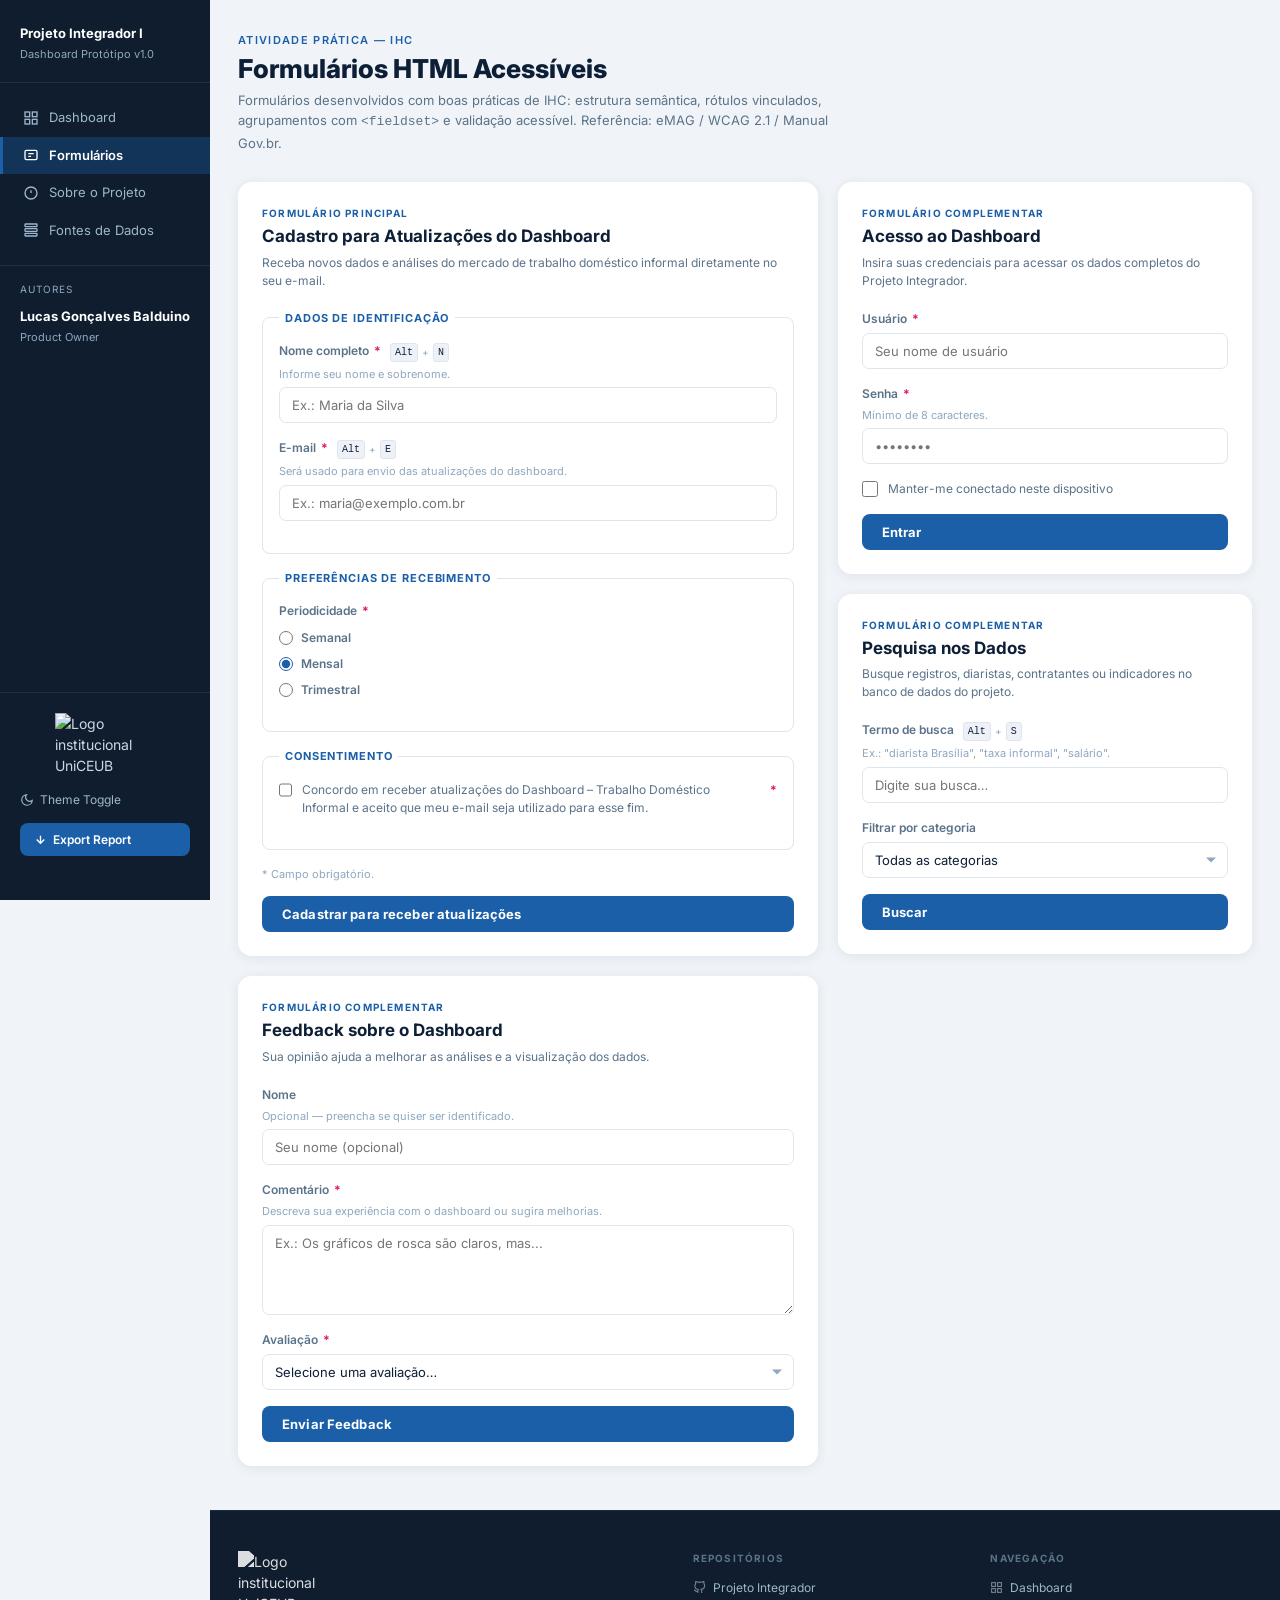
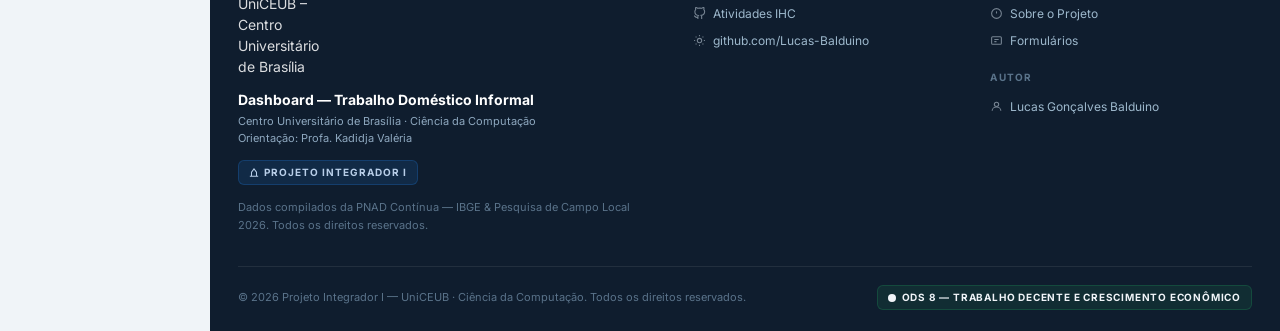
==== commit 16f93331: "Atualização do estilo e estrutura do dashboard, incluindo novos filtros e melhorias de acessibilidad" ====
--- a/formularios.html
+++ b/formularios.html
@@ -12,609 +12,6 @@
 
   <title>Formulários | Dashboard – Trabalho Doméstico Informal | Projeto Integrador I – UniCEUB</title>
 
-  <style>
-    /* ═══════════════════════════════════════════
-       TOKENS — mesmos do dashboard principal
-    ═══════════════════════════════════════════ */
-    :root {
-      --sidebar-bg:     #0f1d2e;
-      --sidebar-w:      210px;
-      --blue-dark:      #1a3c6e;
-      --blue-mid:       #1a5fa8;
-      --blue-light:     #b8cee8;
-      --blue-pale:      #dce8f5;
-      --bg-page:        #f0f4f8;
-      --bg-card:        #ffffff;
-      --text-primary:   #0d1f36;
-      --text-secondary: #5a738a;
-      --text-muted:     #8ea8bf;
-      --accent-pink:    #e0186b;
-      --border:         #dde6ef;
-      --border-focus:   #1a5fa8;
-      --card-radius:    14px;
-      --shadow:         0 2px 12px rgba(10, 40, 80, .08);
-      --error-bg:       #fff0f3;
-      --error-border:   #e0186b;
-      --error-text:     #9b0039;
-      --success-bg:     #f0faf4;
-      --success-border: #22a05b;
-      --success-text:   #155235;
-    }
-
-    *, *::before, *::after { box-sizing: border-box; margin: 0; padding: 0; }
-
-    body {
-      font-family: "Inter", sans-serif;
-      background: var(--bg-page);
-      color: var(--text-primary);
-      font-size: 14px;
-      line-height: 1.5;
-    }
-
-    /* ═══════════════════════════════════════════
-       ACESSIBILIDADE — Skip Link (WCAG 2.4.1)
-    ═══════════════════════════════════════════ */
-    .skip-link {
-      position: absolute;
-      top: -100px;
-      left: 8px;
-      background: var(--blue-mid);
-      color: #fff;
-      padding: 8px 16px;
-      border-radius: 4px;
-      font-weight: 600;
-      text-decoration: none;
-      z-index: 9999;
-      transition: top .2s;
-    }
-    .skip-link:focus { top: 8px; }
-
-    /* ═══════════════════════════════════════════
-       ACESSIBILIDADE — Conteúdo visível apenas
-       para leitores de tela (sr-only)
-    ═══════════════════════════════════════════ */
-    .sr-only {
-      position: absolute;
-      width: 1px; height: 1px;
-      padding: 0; margin: -1px;
-      overflow: hidden;
-      clip: rect(0,0,0,0);
-      white-space: nowrap;
-      border: 0;
-    }
-
-    /* ═══════════════════════════════════════════
-       ACESSIBILIDADE — Foco visível (WCAG 2.4.7)
-    ═══════════════════════════════════════════ */
-    :focus-visible {
-      outline: none;
-      box-shadow: 0 0 0 3px var(--border-focus);
-      border-radius: 4px;
-    }
-
-    /* ═══════════════════════════════════════════
-       LAYOUT
-    ═══════════════════════════════════════════ */
-    .layout {
-      display: flex;
-      min-height: 100vh;
-    }
-
-    /* ═══════════════════════════════════════════
-       SIDEBAR — igual ao dashboard
-    ═══════════════════════════════════════════ */
-    .sidebar {
-      background: var(--sidebar-bg);
-      color: #cbd8e4;
-      display: flex;
-      flex-direction: column;
-      padding: 24px 0;
-      position: sticky;
-      top: 0;
-      height: 100vh;
-      overflow-y: auto;
-      flex-shrink: 0;
-      width: var(--sidebar-w);
-    }
-    .sidebar-header { padding: 0 20px 20px; border-bottom: 1px solid rgba(255,255,255,.08); }
-    .project-title  { font-weight: 700; font-size: 13px; color: #fff; }
-    .project-subtitle { font-size: 11px; color: var(--text-muted); margin-top: 2px; }
-
-    .sidebar-nav { padding: 16px 0; }
-    .sidebar-nav ul { list-style: none; }
-    .nav-item {
-      display: flex; align-items: center; gap: 10px;
-      padding: 9px 20px; color: #9db8cc;
-      text-decoration: none; font-size: 13px;
-      border-left: 3px solid transparent;
-      transition: background .15s, color .15s, border-color .15s;
-    }
-    .nav-item:hover { background: rgba(255,255,255,.06); color: #fff; }
-    .nav-item[aria-current="page"] {
-      color: #fff; background: rgba(26,95,168,.35);
-      border-left-color: var(--blue-mid); font-weight: 600;
-    }
-    .nav-icon { width: 16px; height: 16px; flex-shrink: 0; }
-    .filters-section {
-      padding: 16px 20px;
-      border-top: 1px solid rgba(255,255,255,.08);
-    }
-    .filters-heading {
-      font-size: 10px;
-      text-transform: uppercase;
-      letter-spacing: .1em;
-      color: var(--text-muted);
-      margin-bottom: 10px;
-    }
-    .filters-fieldset {
-      border: none;
-      padding: 0;
-      display: flex;
-      flex-direction: column;
-      gap: 8px;
-    }
-    /* label envolve o input: aumenta área de clique (Prática 5) */
-    .filter-label {
-      display: flex;
-      align-items: center;
-      gap: 8px;
-      cursor: pointer;
-      font-size: 12px;
-      color: #9db8cc;
-      padding: 4px 0;
-    }
-    .filter-label:hover { color: #fff; }
-    .filter-label input[type="checkbox"] {
-      appearance: none;
-      -webkit-appearance: none;
-      width: 10px;
-      height: 10px;
-      border-radius: 50%;
-      border: 2px solid currentColor;
-      flex-shrink: 0;
-      cursor: pointer;
-    }
-    .filter-label input[type="checkbox"]:checked { background: currentColor; }
-    .filter-label.ibge input { color: #4a9fd4; }
-    .filter-label.local input { color: #a070c8; }
-
-    /* ─────────────────────────────────────────────
-       SIDEBAR FOOTER: Logo + Botões
-    ───────────────────────────────────────────── */
-    .sidebar-footer {
-      margin-top: auto;
-      padding: 20px;
-      border-top: 1px solid rgba(255,255,255,.08);
-      display: flex;
-      flex-direction: column;
-      gap: 10px;
-      align-items: center;
-    }
-
-    /* CEUB Logo (texto) */
-    .ceub-logo {
-      width: 100px;
-    }
-
-    /* ─────────────────────────────────────────────
-       ACESSIBILIDADE: Botões nativos (<button>)
-       Prática: Substituição de divs por <button>
-    ───────────────────────────────────────────── */
-    .btn-sidebar {
-      width: 100%;
-      background: none;
-      border: none;
-      cursor: pointer;
-      font-family: inherit;
-      font-size: 12px;
-      display: flex;
-      align-items: center;
-      gap: 6px;
-      color: #9db8cc;
-      padding: 6px 0;
-      text-align: left;
-      transition: color .15s;
-    }
-    .btn-sidebar:hover { color: #fff; }
-
-    .btn-export {
-      width: 100%;
-      background: var(--blue-mid);
-      color: #fff;
-      border: none;
-      border-radius: 8px;
-      padding: 9px 14px;
-      font-family: inherit;
-      font-size: 12px;
-      font-weight: 600;
-      cursor: pointer;
-      display: flex;
-      align-items: center;
-      gap: 6px;
-      transition: background .15s;
-    }
-    .btn-export:hover { background: var(--blue-dark); }
-
-    /* ═══════════════════════════════════════════
-       MAIN
-    ═══════════════════════════════════════════ */
-    .main-content {
-      padding: 32px 28px;
-      display: flex;
-      flex-direction: column;
-      gap: 24px;
-    }
-
-    .page-header { margin-bottom: 4px; }
-    .page-category {
-      font-size: 11px; text-transform: uppercase;
-      letter-spacing: .12em; color: var(--blue-mid); font-weight: 600;
-    }
-    /* ACESSIBILIDADE — H1 único por página (Prática 1) */
-    .page-header h1 {
-      font-size: 26px; font-weight: 800;
-      color: var(--text-primary); margin-top: 4px; line-height: 1.2;
-    }
-    .page-lead {
-      font-size: 13px; color: var(--text-secondary);
-      margin-top: 6px; max-width: 600px; line-height: 1.6;
-    }
-
-    /* ═══════════════════════════════════════════
-       CARDS DE FORMULÁRIO
-    ═══════════════════════════════════════════ */
-    .forms-grid {
-      display: grid;
-      grid-template-columns: 1.4fr 1fr;
-      gap: 20px;
-      align-items: start;
-    }
-    .forms-col { display: flex; flex-direction: column; gap: 20px; }
-
-    .card {
-      background: var(--bg-card);
-      border-radius: var(--card-radius);
-      padding: 24px;
-      box-shadow: var(--shadow);
-    }
-    .card-header { margin-bottom: 20px; }
-    .card-category {
-      font-size: 10px; text-transform: uppercase;
-      letter-spacing: .12em; color: var(--blue-mid); font-weight: 700;
-    }
-    /* ACESSIBILIDADE — H2: seção principal (Prática 1) */
-    .card-header h2 {
-      font-size: 17px; font-weight: 700;
-      color: var(--text-primary); margin-top: 3px;
-    }
-    .card-desc {
-      font-size: 12px; color: var(--text-secondary);
-      margin-top: 4px; line-height: 1.5;
-    }
-
-    /* ═══════════════════════════════════════════
-       ELEMENTOS DE FORMULÁRIO
-       Regra estrutural: Label ANTES do campo
-       (exceto checkbox/radio: campo ANTES do label)
-    ═══════════════════════════════════════════ */
-
-    /* Container de campo: empilha label → input */
-    .field {
-      display: flex;
-      flex-direction: column;
-      gap: 5px;
-      margin-bottom: 16px;
-    }
-    /* .field:last-of-type { margin-bottom: 0; } */
-
-    /*
-      ACESSIBILIDADE — Elemento LABEL:
-      O atributo 'for' DEVE ser idêntico ao 'id' do input.
-      Isso relaciona programaticamente o rótulo ao campo.
-      (slides p.10 / manual §2)
-    */
-    label {
-      font-size: 12px;
-      font-weight: 600;
-      color: var(--text-secondary);
-      cursor: pointer;
-    }
-
-    /* Indicador de campo obrigatório */
-    .required-mark {
-      color: var(--accent-pink);
-      margin-left: 2px;
-      font-weight: 700;
-    }
-
-    /* Dica de acessibilidade abaixo do rótulo */
-    .field-hint {
-      font-size: 11px;
-      color: var(--text-muted);
-      line-height: 1.4;
-    }
-
-    /* Inputs, Textareas, Selects */
-    input[type="text"],
-    input[type="email"],
-    input[type="password"],
-    input[type="search"],
-    textarea,
-    select {
-      width: 100%;
-      padding: 9px 12px;
-      border: 1.5px solid var(--border);
-      border-radius: 7px;
-      font-family: inherit;
-      font-size: 13px;
-      color: var(--text-primary);
-      background: #fff;
-      transition: border-color .15s, box-shadow .15s;
-      -webkit-appearance: none;
-      appearance: none;
-    }
-
-    input[type="text"]:focus,
-    input[type="email"]:focus,
-    input[type="password"]:focus,
-    input[type="search"]:focus,
-    textarea:focus,
-    select:focus {
-      border-color: var(--border-focus);
-      box-shadow: 0 0 0 3px rgba(26, 95, 168, .15);
-      outline: none;
-    }
-
-    /* Campo com erro */
-    input[aria-invalid="true"],
-    textarea[aria-invalid="true"],
-    select[aria-invalid="true"] {
-      border-color: var(--error-border);
-      background: var(--error-bg);
-    }
-
-    textarea { resize: vertical; min-height: 90px; }
-
-    /* Select com seta personalizada */
-    .select-wrapper {
-      position: relative;
-    }
-    .select-wrapper::after {
-      content: '';
-      position: absolute;
-      right: 12px;
-      top: 50%;
-      transform: translateY(-50%);
-      width: 0; height: 0;
-      border-left: 5px solid transparent;
-      border-right: 5px solid transparent;
-      border-top: 5px solid var(--text-muted);
-      pointer-events: none;
-    }
-
-    /*
-      ACESSIBILIDADE — Prática 5: Checkbox
-      Ordem: ELEMENTO → RÓTULO (leitor de tela espera
-      o rótulo DEPOIS do campo, conforme manual §1)
-      O <label> envolve o input para ampliar a área de clique.
-    */
-    .field-checkbox {
-      margin-bottom: 16px;
-    }
-    .checkbox-label {
-      display: flex;
-      align-items: flex-start;
-      gap: 10px;
-      cursor: pointer;
-      font-size: 12px;
-      font-weight: 400;
-      color: var(--text-secondary);
-      line-height: 1.5;
-    }
-    .checkbox-label input[type="checkbox"] {
-      width: 16px;
-      height: 16px;
-      flex-shrink: 0;
-      margin-top: 1px;
-      accent-color: var(--blue-mid);
-      cursor: pointer;
-    }
-
-    /*
-      ACESSIBILIDADE — Radio buttons
-      Mesma regra: ELEMENTO → RÓTULO
-    */
-    .radio-group {
-      display: flex;
-      flex-direction: column;
-      gap: 8px;
-      margin-top: 4px;
-    }
-    .radio-label {
-      display: flex;
-      align-items: center;
-      gap: 8px;
-      cursor: pointer;
-      font-size: 12px;
-      color: var(--text-secondary);
-    }
-    .radio-label input[type="radio"] {
-      accent-color: var(--blue-mid);
-      width: 14px; height: 14px;
-      cursor: pointer;
-    }
-
-    /*
-      ACESSIBILIDADE — Fieldset e Legend:
-      <fieldset> agrupa campos relacionados.
-      <legend> é o "título narrativo" do grupo,
-      lido pelo leitor de tela antes de cada campo.
-      (slides p.11 / manual §2)
-    */
-    .form-fieldset {
-      border: 1.5px solid var(--border);
-      border-radius: 8px;
-      padding: 16px;
-      margin-bottom: 16px;
-    }
-    .form-fieldset legend {
-      font-size: 11px;
-      font-weight: 700;
-      color: var(--blue-mid);
-      text-transform: uppercase;
-      letter-spacing: .08em;
-      padding: 0 6px;
-    }
-
-    /* Botões */
-    .btn-primary {
-      background: var(--blue-mid);
-      color: #fff;
-      border: none;
-      border-radius: 8px;
-      padding: 10px 20px;
-      font-family: inherit;
-      font-size: 13px;
-      font-weight: 700;
-      cursor: pointer;
-      width: 100%;
-      transition: background .15s;
-      letter-spacing: .01em;
-    }
-    .btn-primary:hover { background: var(--blue-dark); }
-
-    .btn-secondary {
-      background: transparent;
-      color: var(--blue-mid);
-      border: 1.5px solid var(--blue-light);
-      border-radius: 8px;
-      padding: 9px 20px;
-      font-family: inherit;
-      font-size: 13px;
-      font-weight: 600;
-      cursor: pointer;
-      width: 100%;
-      transition: background .15s, border-color .15s;
-    }
-    .btn-secondary:hover { background: var(--blue-pale); border-color: var(--blue-mid); }
-
-    .btn-row {
-      display: grid;
-      grid-template-columns: 1fr 1fr;
-      gap: 10px;
-      margin-top: 8px;
-    }
-
-    /* ═══════════════════════════════════════════
-       MENSAGENS DE ERRO E SUCESSO
-       Manual §4: erros devem ser destacados
-       e comunicados no <title> da página
-    ═══════════════════════════════════════════ */
-    .msg-error {
-      background: var(--error-bg);
-      border: 1.5px solid var(--error-border);
-      border-radius: 8px;
-      padding: 10px 14px;
-      font-size: 12px;
-      color: var(--error-text);
-      margin-bottom: 16px;
-      display: none; /* mostrado via JS */
-    }
-    .msg-error ul { padding-left: 18px; margin-top: 4px; }
-    .msg-error li { margin-top: 2px; }
-
-    .msg-success {
-      background: var(--success-bg);
-      border: 1.5px solid var(--success-border);
-      border-radius: 8px;
-      padding: 12px 14px;
-      font-size: 13px;
-      color: var(--success-text);
-      font-weight: 600;
-      display: none;
-    }
-
-    .field-error-msg {
-      font-size: 11px;
-      color: var(--error-text);
-      display: none;
-    }
-    .field-error-msg.visible { display: block; }
-
-    /* ═══════════════════════════════════════════
-       ACCESSKEY BADGE (visual indicativo)
-    ═══════════════════════════════════════════ */
-    .accesskey-badge {
-      display: inline-flex;
-      align-items: center;
-      gap: 4px;
-      font-size: 10px;
-      color: var(--text-muted);
-      font-weight: 400;
-      margin-left: 6px;
-    }
-    .accesskey-badge kbd {
-      background: #eef2f8;
-      border: 1px solid var(--border);
-      border-radius: 3px;
-      padding: 1px 4px;
-      font-family: monospace;
-      font-size: 10px;
-      color: var(--text-primary);
-    }
-
-    /* ═══════════════════════════════════════════
-       SEPARADOR DE SEÇÃO
-    ═══════════════════════════════════════════ */
-    .section-sep {
-      height: 1px;
-      background: var(--border);
-      margin: 4px 0 20px;
-    }
-
-    /* Rodapé */
-    .dashboard-footer {
-      padding-top: 12px;
-      border-top: 1px solid var(--border);
-      text-align: center;
-    }
-    .dashboard-footer p { font-size: 11px; color: var(--text-muted); }
-
-    /* ═══════════════════════════════════════════
-       RESPONSIVIDADE
-    ═══════════════════════════════════════════ */
-    @media (max-width: 900px) {
-      .layout { grid-template-columns: 1fr; }
-      .sidebar { position: static; height: auto; padding: 12px 16px; flex-direction: row; flex-wrap: wrap; }
-      .forms-grid { grid-template-columns: 1fr; }
-    }
-
-    /* ── Media Queries ── */
-    @media (max-width: 900px) {
-      .layout { flex-direction: column; }
-      .sidebar {
-        width: 100%; height: auto; position: static;
-        flex-direction: row; flex-wrap: wrap; padding: 12px 16px;
-      }
-      .sidebar-header {
-        padding: 0 16px 0 0; border-bottom: none;
-        border-right: 1px solid rgba(255,255,255,.08);
-        margin-right: 12px; display: flex; flex-direction: column; justify-content: center;
-      }
-      .sidebar-nav { padding: 0; flex: 1; }
-      .sidebar-nav ul { display: flex; flex-wrap: wrap; }
-      .nav-item { padding: 8px 12px; border-left: none; border-bottom: 3px solid transparent; font-size: 12px; }
-      .nav-item[aria-current="page"] { border-left: none; border-bottom-color: var(--blue-mid); }
-      .filters-section, .sidebar-footer { display: none; }
-      .main-content { padding: 20px 16px; }
-      .forms-grid { grid-template-columns: 1fr; }
-      .form-grid--2col { grid-template-columns: 1fr; }
-    }
-    @media (max-width: 480px) {
-      .sidebar-nav ul { flex-wrap: nowrap; overflow-x: auto; }
-      .nav-item { white-space: nowrap; }
-    }
-  </style>
 </head>
 
 <body>
@@ -662,59 +59,13 @@
             </a>
           </li>
           <li>
-            <a href="#diaristas" class="nav-item">
-              <svg class="nav-icon" aria-hidden="true" viewBox="0 0 24 24" fill="none" stroke="currentColor" stroke-width="2"><circle cx="12" cy="8" r="4"/><path d="M4 20c0-4 3.6-7 8-7s8 3 8 7"/></svg>
-              Diaristas
-            </a>
-          </li>
-          <li>
-            <a href="#contratantes" class="nav-item">
-              <svg class="nav-icon" aria-hidden="true" viewBox="0 0 24 24" fill="none" stroke="currentColor" stroke-width="2"><circle cx="9" cy="7" r="3"/><circle cx="16" cy="9" r="2"/><path d="M2 20c0-3 3-5 7-5s7 2 7 5"/><path d="M18 14c2 0 4 1.3 4 4"/></svg>
-              Contratantes
-            </a>
-          </li>
-          <li>
             <a href="#fontes" class="nav-item">
               <svg class="nav-icon" aria-hidden="true" viewBox="0 0 24 24" fill="none" stroke="currentColor" stroke-width="2"><rect x="3" y="3" width="18" height="4" rx="1"/><rect x="3" y="10" width="18" height="4" rx="1"/><rect x="3" y="17" width="18" height="4" rx="1"/></svg>
               Fontes de Dados
             </a>
           </li>
-          <li>
-            <a href="#pesquisa" class="nav-item">
-              <svg class="nav-icon" aria-hidden="true" viewBox="0 0 24 24" fill="none" stroke="currentColor" stroke-width="2"><circle cx="11" cy="11" r="7"/><line x1="16.5" y1="16.5" x2="22" y2="22"/></svg>
-              Pesquisa Local
-            </a>
-          </li>
         </ul>
       </nav>
-
-      <!--
-        ACESSIBILIDADE — Prática 5: Formulários Inclusivos
-        <fieldset> agrupa filtros relacionados
-        <legend> descreve o grupo para leitores de tela
-        <label> envolve o <input> — aumenta área de clique
-        e associa o texto descritivo ao campo
-      -->
-      <section class="filters-section" aria-labelledby="filtros-titulo">
-        <h2 id="filtros-titulo" class="filters-heading sr-only">Filtros de Dados</h2>
-        <p class="filters-heading" aria-hidden="true">Filtros de Dados</p>
-
-        <fieldset class="filters-fieldset">
-          <legend class="sr-only">Selecionar fontes de dados a exibir</legend>
-
-          <label class="filter-label ibge">
-            <input type="checkbox" name="filtro-ibge" checked aria-describedby="desc-ibge" />
-            IBGE/IPEA
-          </label>
-          <span id="desc-ibge" class="sr-only">Dados da Pesquisa Nacional por Amostra de Domicílios (PNAD) do IBGE e do IPEA</span>
-
-          <label class="filter-label local">
-            <input type="checkbox" name="filtro-local" aria-describedby="desc-local" />
-            Local Research
-          </label>
-          <span id="desc-local" class="sr-only">Dados da pesquisa de campo realizada pelo grupo</span>
-        </fieldset>
-      </section>
       
       <section class="filters-section" aria-labelledby="filtros-titulo">
         <p class="filters-heading" aria-hidden="true">Autores</p>
@@ -738,7 +89,6 @@
           class="btn-sidebar"
           aria-pressed="false"
           aria-label="Alternar entre tema claro e escuro"
-          onclick="this.setAttribute('aria-pressed', this.getAttribute('aria-pressed')==='false' ? 'true' : 'false')"
         >
           <svg width="14" height="14" aria-hidden="true" viewBox="0 0 24 24" fill="none" stroke="currentColor" stroke-width="2"><path d="M21 12.79A9 9 0 1 1 11.21 3 7 7 0 0 0 21 12.79z"/></svg>
           Theme Toggle
@@ -1471,164 +821,7 @@
   </div><!-- /layout -->
 
 
-  <!--
-    ══════════════════════════════════════════════════════════
-    JAVASCRIPT — Validação Acessível
-    Manual §4 / Slides p.14:
-    • Atualiza o <title> com mensagem de erro (leitor de tela
-      anuncia ao recarregar ou navegar pela aba)
-    • Exibe mensagens de erro inline com role="alert"
-    • Foco vai para o primeiro campo inválido
-    • Prefira validação server-side; este JS é camada de UX
-    ══════════════════════════════════════════════════════════
-  -->
-  <script>
-    /* Título original sem erros */
-    const tituloOriginal = document.title;
-
-    /**
-     * Mostra mensagem de erro em um campo e marca como inválido.
-     * aria-invalid="true" sinaliza o estado ao leitor de tela.
-     */
-    function marcarErro(inputEl, msgEl, mensagem) {
-      inputEl.setAttribute('aria-invalid', 'true');
-      msgEl.textContent = mensagem;
-      msgEl.classList.add('visible');
-    }
-
-    /** Remove estado de erro de um campo. */
-    function limparErro(inputEl, msgEl) {
-      inputEl.removeAttribute('aria-invalid');
-      msgEl.textContent = '';
-      msgEl.classList.remove('visible');
-    }
-
-    /* ─── FORMULÁRIO DE CADASTRO ─── */
-    document.getElementById('form-cadastro').addEventListener('submit', function(e) {
-      e.preventDefault();
-
-      const nome     = document.getElementById('nome-cadastro');
-      const email    = document.getElementById('email-cadastro');
-      const consent  = document.getElementById('consentimento');
-      const erroNome = document.getElementById('erro-nome');
-      const erroEmail= document.getElementById('erro-email');
-      const erroConsent = document.getElementById('erro-consentimento');
-      const msgErro  = document.getElementById('erro-cadastro');
-      const listaErr = document.getElementById('lista-erros-cadastro');
-      const msgSuc   = document.getElementById('sucesso-cadastro');
-
-      let erros = [];
-      let primeiroCampoInvalido = null;
-
-      /* Limpa erros anteriores */
-      [nome, email, consent].forEach(el => {
-        el.removeAttribute('aria-invalid');
-      });
-      [erroNome, erroEmail, erroConsent].forEach(el => {
-        el.textContent = ''; el.classList.remove('visible');
-      });
-
-      /* Valida Nome */
-      if (!nome.value.trim() || nome.value.trim().split(' ').length < 2) {
-        marcarErro(nome, erroNome, 'Informe seu nome completo (nome e sobrenome).');
-        erros.push('Nome completo inválido.');
-        primeiroCampoInvalido = primeiroCampoInvalido || nome;
-      } else { limparErro(nome, erroNome); }
-
-      /* Valida E-mail */
-      const emailRegex = /^[^\s@]+@[^\s@]+\.[^\s@]+$/;
-      if (!email.value.trim() || !emailRegex.test(email.value.trim())) {
-        marcarErro(email, erroEmail, 'Informe um e-mail válido (ex.: nome@dominio.com).');
-        erros.push('E-mail inválido.');
-        primeiroCampoInvalido = primeiroCampoInvalido || email;
-      } else { limparErro(email, erroEmail); }
-
-      /* Valida Consentimento */
-      if (!consent.checked) {
-        marcarErro(consent, erroConsent, 'É necessário aceitar o consentimento para cadastrar.');
-        erros.push('Consentimento não marcado.');
-        primeiroCampoInvalido = primeiroCampoInvalido || consent;
-      } else { limparErro(consent, erroConsent); }
-
-      if (erros.length > 0) {
-        /*
-          ACESSIBILIDADE — Manual §4:
-          Atualiza o <title> com o alerta de erro.
-          O leitor de tela anuncia o título ao navegar pela aba
-          e ao receber foco na janela.
-        */
-        document.title = 'Alguns dados estão incorretos no formulário. Por favor, corrija. | ' + tituloOriginal;
-
-        /* Mostra o sumário de erros */
-        listaErr.innerHTML = '';
-        erros.forEach(e => {
-          const li = document.createElement('li');
-          li.textContent = e;
-          listaErr.appendChild(li);
-        });
-        msgErro.style.display = 'block';
-        msgSuc.style.display  = 'none';
-
-        /* Foco vai para o primeiro campo inválido */
-        primeiroCampoInvalido.focus();
-
-      } else {
-        /* Sem erros: restaura título e exibe confirmação */
-        document.title = tituloOriginal;
-        msgErro.style.display = 'none';
-        msgSuc.style.display  = 'block';
-        this.reset();
-        msgSuc.focus();
-      }
-    });
-
-    /* ─── FORMULÁRIO DE LOGIN ─── */
-    document.getElementById('form-login').addEventListener('submit', function(e) {
-      e.preventDefault();
-      const usuario = document.getElementById('usuario').value.trim();
-      const senha   = document.getElementById('senha').value;
-      const msgErr  = document.getElementById('erro-login');
-
-      if (!usuario || senha.length < 8) {
-        document.title = 'Erro de login. Verifique suas credenciais. | ' + tituloOriginal;
-        msgErr.style.display = 'block';
-        document.getElementById(usuario ? 'senha' : 'usuario').focus();
-      } else {
-        document.title = tituloOriginal;
-        msgErr.style.display = 'none';
-        alert('Login simulado com sucesso! (Em produção, o servidor processaria a autenticação.)');
-      }
-    });
-
-    /* ─── FORMULÁRIO DE FEEDBACK ─── */
-    document.getElementById('form-feedback').addEventListener('submit', function(e) {
-      e.preventDefault();
-      const comentario = document.getElementById('comentario-feedback');
-      const avaliacao  = document.getElementById('avaliacao-feedback');
-      const erroComent = document.getElementById('erro-comentario');
-      const sucesso    = document.getElementById('sucesso-feedback');
-
-      if (!comentario.value.trim()) {
-        document.title = 'Campo comentário obrigatório. Por favor, corrija. | ' + tituloOriginal;
-        marcarErro(comentario, erroComent, 'O comentário é obrigatório.');
-        comentario.focus();
-      } else {
-        document.title = tituloOriginal;
-        limparErro(comentario, erroComent);
-        sucesso.style.display = 'block';
-        this.reset();
-        sucesso.focus();
-      }
-    });
-
-    /* Restaura título ao corrigir campos (feedback em tempo real) */
-    ['nome-cadastro','email-cadastro','consentimento'].forEach(id => {
-      document.getElementById(id)?.addEventListener('input', () => {
-        document.title = tituloOriginal;
-      });
-    });
-  </script>
-  
+  <script src="script.js" defer></script>
 
 </body>
 </html>
--- a/styles.css
+++ b/styles.css
@@ -0,0 +1,1327 @@
+/* ═══════════════════════════════════════════════════════════════
+   SHARED STYLESHEET — Projeto Integrador I – UniCEUB
+   Applies to: index.html · formularios.html · sobre.html
+
+   SECTION MAP
+   01) Tokens + Base + Accessibility
+   02) Global Layout + Sidebar + Shared Main + Shared Footer
+   03) Sobre Page
+   04) Dashboard (index)
+   05) Shared Responsive Rules
+   06) Formularios Overrides (highest priority for page parity)
+═══════════════════════════════════════════════════════════════ */
+
+/* ─── DESIGN TOKENS ─── */
+:root {
+  --sidebar-bg:      #0f1d2e;
+  --sidebar-w:       210px;
+  --blue-dark:       #1a3c6e;
+  --blue-mid:        #1a5fa8;
+  --blue-light:      #b8cee8;
+  --blue-pale:       #dce8f5;
+  --bg-page:         #f0f4f8;
+  --bg-card:         #ffffff;
+  --text-primary:    #0d1f36;
+  --text-secondary:  #5a738a;
+  --text-muted:      #8ea8bf;
+  --accent-green:    #020202;
+  --border:          #dde6ef;
+  --border-focus:    #1a5fa8;
+  --card-radius:     14px;
+  --shadow:          0 2px 12px rgba(10, 40, 80, .08);
+  --focus-ring:      0 0 0 3px #1a5fa8;
+  --error-bg:        #fff0f3;
+  --error-border:    #e0186b;
+  --error-text:      #9b0039;
+  --success-bg:      #f0faf4;
+  --success-border:  #22a05b;
+  --success-text:    #155235;
+}
+
+/* ─── RESET ─── */
+*, *::before, *::after {
+  box-sizing: border-box;
+  margin: 0;
+  padding: 0;
+}
+
+body {
+  font-family: "Inter", sans-serif;
+  background: var(--bg-page);
+  color: var(--text-primary);
+  font-size: 14px;
+  line-height: 1.5;
+}
+
+/* ─── ACCESSIBILITY: Skip Link ─── */
+.skip-link {
+  position: absolute;
+  top: -100px;
+  left: 8px;
+  background: var(--blue-mid);
+  color: #fff;
+  padding: 8px 16px;
+  border-radius: 4px;
+  font-weight: 600;
+  text-decoration: none;
+  z-index: 9999;
+  transition: top .2s;
+}
+.skip-link:focus { top: 8px; }
+
+/* ─── ACCESSIBILITY: Screen-reader only ─── */
+.sr-only {
+  position: absolute;
+  width: 1px;
+  height: 1px;
+  padding: 0;
+  margin: -1px;
+  overflow: hidden;
+  clip: rect(0,0,0,0);
+  white-space: nowrap;
+  border: 0;
+}
+
+/* ─── ACCESSIBILITY: Visible focus ─── */
+:focus-visible {
+  outline: none;
+  box-shadow: var(--focus-ring);
+  border-radius: 4px;
+}
+
+/* ════════════════════════════════════════════════
+   LAYOUT — Flexbox primary structural alignment
+════════════════════════════════════════════════ */
+.layout {
+  display: flex;
+  min-height: 100vh;
+}
+
+/* ════════════════════════════════════════════════
+   SIDEBAR
+════════════════════════════════════════════════ */
+.sidebar {
+  background: var(--sidebar-bg);
+  color: #cbd8e4;
+  display: flex;
+  flex-direction: column;
+  padding: 24px 0;
+  position: sticky;
+  top: 0;
+  height: 100vh;
+  overflow-y: auto;
+  flex-shrink: 0;
+  width: var(--sidebar-w);
+}
+
+.sidebar-header {
+  padding: 0 20px 20px;
+  border-bottom: 1px solid rgba(255,255,255,.08);
+}
+.project-title {
+  font-weight: 700;
+  font-size: 13px;
+  color: #fff;
+}
+.project-subtitle {
+  font-size: 11px;
+  color: var(--text-muted);
+  margin-top: 2px;
+}
+
+/* ─── Sidebar Nav ─── */
+.sidebar-nav { padding: 16px 0; }
+.sidebar-nav ul { list-style: none; }
+
+.nav-item {
+  display: flex;
+  align-items: center;
+  gap: 10px;
+  padding: 9px 20px;
+  color: #9db8cc;
+  text-decoration: none;
+  font-size: 13px;
+  border-left: 3px solid transparent;
+  transition: background .15s, color .15s, border-color .15s;
+}
+.nav-item:hover {
+  background: rgba(255,255,255,.06);
+  color: #fff;
+}
+.nav-item[aria-current="page"] {
+  color: #fff;
+  background: rgba(26, 95, 168, .35);
+  border-left-color: var(--blue-mid);
+  font-weight: 600;
+}
+.nav-item.nav-item--active-filter {
+  color: #fff;
+  background: rgba(26, 95, 168, .35);
+  border-left-color: var(--blue-mid);
+  font-weight: 600;
+}
+.nav-icon { width: 16px; height: 16px; flex-shrink: 0; }
+
+/* ─── Sidebar Filters ─── */
+.filters-section {
+  padding: 16px 20px;
+  border-top: 1px solid rgba(255,255,255,.08);
+}
+.dashboard-only-filters {
+  background: rgba(255, 255, 255, .02);
+}
+.filters-heading {
+  font-size: 10px;
+  text-transform: uppercase;
+  letter-spacing: .1em;
+  color: var(--text-muted);
+  margin-bottom: 10px;
+}
+.filters-helper-text {
+  font-size: 11px;
+  color: #8ea8bf;
+  line-height: 1.45;
+  margin-bottom: 10px;
+}
+.filters-status {
+  margin-top: 10px;
+  font-size: 11px;
+  color: #9db8cc;
+}
+.filters-fieldset {
+  border: none;
+  padding: 0;
+  display: flex;
+  flex-direction: column;
+  gap: 8px;
+}
+.filter-label {
+  display: flex;
+  align-items: center;
+  gap: 8px;
+  cursor: pointer;
+  font-size: 12px;
+  color: #9db8cc;
+  padding: 4px 0;
+}
+.filter-label:hover { color: #fff; }
+.filter-label input[type="checkbox"] {
+  appearance: none;
+  -webkit-appearance: none;
+  width: 10px;
+  height: 10px;
+  border-radius: 50%;
+  border: 2px solid currentColor;
+  flex-shrink: 0;
+  cursor: pointer;
+}
+.filter-label input[type="checkbox"]:checked { background: currentColor; }
+.filter-label.ibge input  { color: #4a9fd4; }
+.filter-label.local input { color: #a070c8; }
+.filter-label input[data-dashboard-toggle] {
+  color: #4a9fd4;
+}
+.filter-label:has(input[data-dashboard-toggle]:checked) {
+  color: #fff;
+  font-weight: 600;
+}
+
+/* ─── Sidebar Footer ─── */
+.sidebar-footer {
+  margin-top: auto;
+  padding: 20px;
+  border-top: 1px solid rgba(255,255,255,.08);
+  display: flex;
+  flex-direction: column;
+  gap: 10px;
+  align-items: center;
+}
+.ceub-logo { width: 100px; filter: brightness(0) invert(1);
+  opacity: .85; }
+
+.btn-sidebar {
+  width: 100%;
+  background: none;
+  border: none;
+  cursor: pointer;
+  font-family: inherit;
+  font-size: 12px;
+  display: flex;
+  align-items: center;
+  gap: 6px;
+  color: #9db8cc;
+  padding: 6px 0;
+  text-align: left;
+  transition: color .15s;
+}
+.btn-sidebar:hover { color: #fff; }
+
+.btn-export {
+  width: 100%;
+  background: var(--blue-mid);
+  color: #fff;
+  border: none;
+  border-radius: 8px;
+  padding: 9px 14px;
+  font-family: inherit;
+  font-size: 12px;
+  font-weight: 600;
+  cursor: pointer;
+  display: flex;
+  align-items: center;
+  gap: 6px;
+  transition: background .15s;
+}
+.btn-export:hover { background: var(--blue-dark); }
+
+/* ════════════════════════════════════════════════
+   MAIN CONTENT (shared)
+════════════════════════════════════════════════ */
+.main-content {
+  flex: 1;
+  padding: 32px 28px;
+  display: flex;
+  flex-direction: column;
+  gap: 20px;
+  min-width: 0;
+}
+
+.dashboard-header { margin-bottom: 4px; }
+.dashboard-category {
+  font-size: 11px;
+  text-transform: uppercase;
+  letter-spacing: .12em;
+  color: var(--blue-mid);
+  font-weight: 600;
+}
+.dashboard-header h1 {
+  font-size: 28px;
+  font-weight: 800;
+  color: var(--text-primary);
+  margin-top: 4px;
+  line-height: 1.2;
+}
+
+/* ─── Cards ─── */
+.dashboard-row {
+  display: grid;
+  grid-template-columns: 1fr auto;
+  gap: 20px;
+}
+.dashboard-row--equal { grid-template-columns: 1fr 1fr; }
+
+.card {
+  background: var(--bg-card);
+  border-radius: var(--card-radius);
+  padding: 22px 24px;
+  box-shadow: var(--shadow);
+}
+.card--wide   { grid-column: 1; }
+.card--narrow { min-width: 260px; max-width: 300px; }
+.card--full   { width: 100%; }
+
+.card-header { margin-bottom: 18px; position: relative; }
+.card-category {
+  font-size: 10px;
+  text-transform: uppercase;
+  letter-spacing: .12em;
+  color: var(--blue-mid);
+  font-weight: 700;
+}
+.card-header h2 {
+  font-size: 18px;
+  font-weight: 700;
+  color: var(--text-primary);
+  margin-top: 3px;
+}
+
+.btn-info {
+  position: absolute;
+  top: 0; right: 0;
+  background: none; border: none;
+  cursor: pointer;
+  color: var(--text-muted);
+  font-size: 16px;
+  padding: 4px;
+  line-height: 1;
+  border-radius: 50%;
+}
+.btn-info:hover { color: var(--blue-mid); }
+
+.dashboard-filter-card {
+  transition: opacity .28s ease, transform .28s ease, max-height .35s ease, margin .28s ease, padding .28s ease;
+  transform-origin: top center;
+}
+
+.dashboard-filter-card.card-is-hidden {
+  opacity: 0;
+  transform: translateY(-6px) scale(.985);
+  pointer-events: none;
+  max-height: 0;
+  margin: 0;
+  padding-top: 0;
+  padding-bottom: 0;
+  overflow: hidden;
+  border-width: 0;
+}
+
+/* ─── Footer ─── */
+
+/* ── Contêiner principal ── */
+.site-footer {
+  background: var(--sidebar-bg);          /* #0f1d2e — mesmo da sidebar */
+  color: #cbd8e4;
+  margin-top: 20px;
+  padding: 40px 28px 24px;
+  border-top: 1px solid rgba(255,255,255,.06);
+  margin-left: -28px;
+  margin-right: -28px;
+  margin-bottom: -32px;
+}
+
+/* ── Grid das três colunas ── */
+.footer-grid {
+  display: flex;
+  gap: 36px;
+  margin-bottom: 32px;
+}
+
+/* Coluna de identidade ocupa mais espaço */
+.footer-brand { flex: 1.6; }
+.footer-col   { flex: 1; }
+
+/* ── Logo CEUB ── */
+.footer-ceub-logo {
+  display: block;
+  width: 88px;
+  margin-bottom: 14px;
+  /* filtro para garantir legibilidade sobre fundo escuro */
+  filter: brightness(0) invert(1);
+  opacity: .85;
+}
+
+/* ── Nome do projeto ── */
+.footer-project-name {
+  font-size: 14px;
+  font-weight: 700;
+  color: #fff;
+  margin-bottom: 4px;
+  line-height: 1.3;
+}
+
+/* ── Instituição / orientação ── */
+.footer-institution {
+  font-size: 11px;
+  color: #8ea8bf;
+  line-height: 1.6;
+  margin-bottom: 12px;
+}
+
+/* ── Badge "Projeto Integrador I" ── */
+.footer-badge {
+  display: inline-flex;
+  align-items: center;
+  gap: 5px;
+  font-size: 10px;
+  font-weight: 700;
+  text-transform: uppercase;
+  letter-spacing: .10em;
+  background: rgba(26, 95, 168, .20);
+  color: var(--blue-light);
+  border: 1px solid rgba(26, 95, 168, .40);
+  border-radius: 6px;
+  padding: 4px 10px;
+  margin-bottom: 14px;
+}
+
+/* ── Nota sobre dados ── */
+.footer-data-note {
+  font-size: 11px;
+  color: #5a738a;
+  line-height: 1.6;
+}
+
+/* ── Cabeçalho de coluna ── */
+.footer-col-heading {
+  font-size: 10px;
+  font-weight: 700;
+  text-transform: uppercase;
+  letter-spacing: .12em;
+  color: #5a738a;
+  margin-bottom: 14px;
+}
+
+/* ── Lista de links ── */
+.footer-link-list {
+  list-style: none;
+  display: flex;
+  flex-direction: column;
+  gap: 10px;
+}
+.footer-link-list li {
+  display: flex;
+  align-items: flex-start;
+  gap: 7px;
+  line-height: 1.4;
+}
+.footer-link-icon {
+  flex-shrink: 0;
+  margin-top: 1px;
+  opacity: .55;
+}
+.footer-link-list a {
+  color: #9db8cc;
+  text-decoration: none;
+  font-size: 12px;
+  transition: color .15s;
+}
+.footer-link-list a:hover { color: #fff; }
+.footer-author-name {
+  font-size: 12px;
+  color: #9db8cc;
+}
+
+/* ── Divisória ── */
+.footer-divider {
+  border: none;
+  border-top: 1px solid rgba(255,255,255,.08);
+  margin: 0 0 18px;
+}
+
+/* ── Barra inferior ── */
+.footer-bottom {
+  display: flex;
+  align-items: center;
+  justify-content: space-between;
+  flex-wrap: wrap;
+  gap: 10px;
+}
+.footer-copyright {
+  font-size: 11px;
+  color: #5a738a;
+}
+
+/* ── Badge ODS 8 ── */
+.footer-ods-badge {
+  display: inline-flex;
+  align-items: center;
+  gap: 6px;
+  font-size: 10px;
+  font-weight: 700;
+  text-transform: uppercase;
+  letter-spacing: .08em;
+  color: var(--bg-page);
+  background: rgba(34, 160, 91, .12);
+  border: 1px solid rgba(34, 160, 91, .25);
+  border-radius: 6px;
+  padding: 4px 10px;
+}
+.footer-ods-dot {
+  width: 8px;
+  height: 8px;
+  border-radius: 50%;
+  background: var(--bg-page);
+  flex-shrink: 0;
+}
+
+/* ── Responsivo ── */
+@media (max-width: 900px) {
+  .site-footer { padding: 28px 16px 20px; }
+
+  .footer-grid {
+    flex-direction: column;
+    gap: 24px;
+  }
+  .footer-brand,
+  .footer-col { flex: none; width: 100%; }
+
+  .footer-bottom {
+    flex-direction: column;
+    align-items: flex-start;
+    gap: 8px;
+  }
+  .site-footer {
+    margin-left: -16px;
+    margin-right: -16px;
+    margin-bottom: -20px;
+  }
+  
+}
+
+
+/* ════════════════════════════════════════════════
+   SOBRE.HTML — Presentation Page Styles
+════════════════════════════════════════════════ */
+
+/* Hero Section */
+.sobre-hero {
+  background: var(--blue-dark);
+  border-radius: var(--card-radius);
+  padding: 52px 44px;
+  color: #fff;
+  position: relative;
+  overflow: hidden;
+}
+/* .sobre-hero::before {
+  content: '';
+  position: absolute;
+  top: -60px; right: -60px;
+  width: 280px; height: 280px;
+  border-radius: 50%;
+  background: rgba(255,255,255,.05);
+  pointer-events: none;
+}
+.sobre-hero::after {
+  content: '';
+  position: absolute;
+  bottom: -80px; left: 40px;
+  width: 200px; height: 200px;
+  border-radius: 50%;
+  background: rgba(255,255,255,.04);
+  pointer-events: none;
+} */
+.hero-eyebrow {
+  display: inline-block;
+  font-size: 10px;
+  font-weight: 700;
+  text-transform: uppercase;
+  letter-spacing: .18em;
+  color: var(--blue-light);
+  margin-bottom: 14px;
+}
+.sobre-hero h1 {
+  font-size: clamp(22px, 3vw, 34px);
+  font-weight: 800;
+  line-height: 1.2;
+  max-width: 580px;
+  margin-bottom: 18px;
+}
+.sobre-hero p {
+  font-size: 14px;
+  line-height: 1.7;
+  color: rgba(255,255,255,.85);
+  max-width: 600px;
+  margin-bottom: 28px;
+}
+.btn-primary {
+  display: inline-flex;
+  align-items: center;
+  gap: 8px;
+  background: #fff;
+  color: var(--blue-dark);
+  font-family: inherit;
+  font-size: 13px;
+  font-weight: 700;
+  padding: 11px 22px;
+  border-radius: 8px;
+  border: none;
+  cursor: pointer;
+  text-decoration: none;
+  transition: background .15s, box-shadow .15s;
+}
+.btn-primary:hover {
+  background: var(--blue-pale);
+  box-shadow: 0 4px 16px rgba(10,40,80,.2);
+}
+
+/* Stat Callouts */
+.stat-row {
+  display: flex;
+  gap: 16px;
+  flex-wrap: wrap;
+}
+.stat-card {
+  background: var(--bg-card);
+  border-radius: var(--card-radius);
+  padding: 20px 24px;
+  box-shadow: var(--shadow);
+  flex: 1;
+  min-width: 160px;
+  border-top: 3px solid var(--blue-mid);
+}
+.stat-card.accent { border-top-color: var(--blue-mid); }
+.stat-card.green  { border-top-color: var(--blue-dark); }
+.stat-number {
+  font-size: 30px;
+  font-weight: 800;
+  color: var(--blue-mid);
+  line-height: 1;
+  margin-bottom: 4px;
+}
+.stat-card .stat-number {color: var(--blue-mid);}
+.stat-card.accent .stat-number { color: var(--blue-mid); }
+.stat-card.green  .stat-number { color: var(--blue-dark); }
+.stat-label {
+  font-size: 12px;
+  color: var(--text-secondary);
+  line-height: 1.4;
+}
+
+/* Section blocks */
+.sobre-section {
+  background: var(--bg-card);
+  border-radius: var(--card-radius);
+  padding: 28px 28px;
+  box-shadow: var(--shadow);
+}
+.sobre-section + .sobre-section { margin-top: 0; }
+
+.section-eyebrow {
+  font-size: 10px;
+  font-weight: 700;
+  text-transform: uppercase;
+  letter-spacing: .14em;
+  color: var(--blue-mid);
+  margin-bottom: 6px;
+}
+.sobre-section h2 {
+  font-size: 20px;
+  font-weight: 800;
+  color: var(--text-primary);
+  margin-bottom: 12px;
+  line-height: 1.3;
+}
+.sobre-section p {
+  font-size: 14px;
+  color: var(--text-secondary);
+  line-height: 1.7;
+  max-width: 72ch;
+}
+
+/* Bullet highlights */
+.highlight-list {
+  list-style: none;
+  margin-top: 16px;
+  display: flex;
+  flex-direction: column;
+  gap: 10px;
+}
+.highlight-list li {
+  display: flex;
+  gap: 10px;
+  font-size: 13px;
+  color: var(--text-secondary);
+  line-height: 1.5;
+}
+.highlight-list li::before {
+  content: '';
+  display: block;
+  flex-shrink: 0;
+  width: 6px;
+  height: 6px;
+  border-radius: 50%;
+  background: var(--blue-light);
+  margin-top: 7px;
+}
+
+/* Architecture steps */
+.arch-steps {
+  margin-top: 16px;
+  display: flex;
+  flex-direction: column;
+  gap: 12px;
+}
+.arch-step {
+  display: flex;
+  gap: 14px;
+  align-items: flex-start;
+}
+.step-badge {
+  flex-shrink: 0;
+  width: 32px;
+  height: 32px;
+  border-radius: 8px;
+  background: var(--blue-pale);
+  color: var(--blue-mid);
+  font-size: 11px;
+  font-weight: 800;
+  display: flex;
+  align-items: center;
+  justify-content: center;
+}
+.step-text strong {
+  display: block;
+  font-size: 13px;
+  color: var(--text-primary);
+  margin-bottom: 2px;
+}
+.step-text span {
+  font-size: 12px;
+  color: var(--text-muted);
+}
+
+/* Features list (dashboard section) */
+.feature-list {
+  list-style: none;
+  margin-top: 16px;
+  display: flex;
+  flex-direction: column;
+  gap: 8px;
+}
+.feature-list li {
+  display: flex;
+  align-items: center;
+  gap: 10px;
+  font-size: 13px;
+  color: var(--text-secondary);
+}
+.feature-list li::before {
+  content: '✓';
+  display: flex;
+  align-items: center;
+  justify-content: center;
+  width: 20px;
+  height: 20px;
+  border-radius: 50%;
+  background: var(--success-bg);
+  color: var(--accent-green);
+  font-size: 11px;
+  font-weight: 700;
+  flex-shrink: 0;
+}
+
+/* Milestones */
+.milestone-list {
+  list-style: none;
+  margin-top: 16px;
+  display: flex;
+  flex-direction: column;
+  gap: 0;
+}
+.milestone-item {
+  display: flex;
+  gap: 16px;
+  padding-bottom: 18px;
+  position: relative;
+}
+.milestone-item:not(:last-child)::after {
+  content: '';
+  position: absolute;
+  left: 11px;
+  top: 24px;
+  bottom: 0;
+  width: 2px;
+  background: var(--border);
+}
+.milestone-dot {
+  flex-shrink: 0;
+  width: 24px;
+  height: 24px;
+  border-radius: 50%;
+  background: var(--blue-pale);
+  border: 3px solid var(--blue-mid);
+  margin-top: 1px;
+}
+.milestone-text strong {
+  display: block;
+  font-size: 13px;
+  color: var(--text-primary);
+}
+.milestone-text span {
+  font-size: 12px;
+  color: var(--text-muted);
+}
+
+/* Team grid */
+.team-grid {
+  margin-top: 20px;
+  display: grid;
+  grid-template-columns: repeat(auto-fill, minmax(160px, 1fr));
+  gap: 14px;
+}
+.team-card {
+  background: var(--bg-page);
+  border: 1px solid var(--border);
+  border-radius: 10px;
+  padding: 16px;
+  text-align: center;
+}
+.team-avatar {
+  width: 44px;
+  height: 44px;
+  border-radius: 50%;
+  background: var(--blue-mid);
+  color: #fff;
+  font-size: 16px;
+  font-weight: 700;
+  display: flex;
+  align-items: center;
+  justify-content: center;
+  margin: 0 auto 10px;
+}
+.team-avatar.advisor {
+  background: var(--blue-light);
+}
+.team-name {
+  font-size: 12px;
+  font-weight: 700;
+  color: var(--text-primary);
+  margin-bottom: 2px;
+  line-height: 1.3;
+}
+.team-role {
+  font-size: 11px;
+  color: var(--text-muted);
+}
+
+/* Two-col layout for some sections */
+.two-col {
+  display: grid;
+  grid-template-columns: 1fr 1fr;
+  gap: 20px;
+}
+
+/* ════════════════════════════════════════════════
+   DASHBOARD INDEX.HTML specific (kept from original)
+════════════════════════════════════════════════ */
+.charts-row {
+  display: flex;
+  gap: 24px;
+  align-items: flex-start;
+  justify-content: space-around;
+}
+.donut-figure {
+  display: flex;
+  flex-direction: column;
+  align-items: center;
+  gap: 10px;
+  flex: 1;
+}
+.donut-canvas { width: 200px !important; height: 200px !important; }
+.donut-figure figcaption {
+  text-align: center;
+  font-size: 12px;
+  color: var(--text-secondary);
+  max-width: 140px;
+  line-height: 1.4;
+}
+.mei-figure { display: flex; gap: 16px; align-items: center; flex-wrap: wrap; }
+.mei-canvas { width: 200px !important; height: 200px !important; flex-shrink: 0; }
+.mei-table { border-collapse: collapse; font-size: 12px; width: 100%; }
+.mei-table th, .mei-table td { padding: 5px 8px; text-align: left; }
+.mei-table th { color: var(--text-muted); font-weight: 600; border-bottom: 1px solid var(--border); }
+.mei-table td { color: var(--text-primary); }
+.mei-table td:last-child { font-weight: 700; text-align: right; }
+.legend-dot {
+  display: inline-block;
+  width: 9px; height: 9px;
+  border-radius: 2px; margin-right: 6px; vertical-align: middle;
+}
+.quality-metrics { display: grid; grid-template-columns: 1fr 1fr; gap: 28px; }
+.metric-title {
+  font-size: 12px; font-weight: 600; color: var(--text-secondary);
+  margin-bottom: 14px; display: flex; align-items: center; gap: 6px;
+}
+.metric-dl { display: flex; flex-direction: column; gap: 12px; }
+.metric-item { display: flex; flex-direction: column; gap: 4px; }
+.metric-item dt { font-size: 11px; font-weight: 600; text-transform: uppercase; letter-spacing: .08em; color: var(--text-muted); }
+.metric-item dd { display: flex; flex-direction: column; gap: 5px; }
+.metric-value { font-size: 17px; font-weight: 700; color: var(--text-primary); }
+.bar-track { height: 6px; background: var(--blue-pale); border-radius: 99px; overflow: hidden; }
+.bar-fill { height: 100%; border-radius: 99px; }
+.bar-fill--formal   { background: var(--blue-mid); }
+.bar-fill--informal { background: var(--blue-light); }
+.concerns-list { display: flex; flex-wrap: wrap; gap: 10px; padding: 8px 0; list-style: none; }
+.concern { font-weight: 800; color: var(--blue-dark); letter-spacing: .03em; }
+.concern--accent { color: var(--blue-light); }
+.concern--xl { font-size: 22px; }
+.concern--lg { font-size: 17px; }
+.concern--md { font-size: 14px; }
+.concern--sm { font-size: 12px; }
+.canal-grid { display: grid; grid-template-columns: 1fr 1fr; gap: 28px; align-items: center; }
+.canal-text p { font-size: 13px; color: var(--text-secondary); margin-bottom: 18px; line-height: 1.6; }
+.canal-stats { display: flex; gap: 32px; }
+.canal-stats dt { font-size: 11px; text-transform: uppercase; letter-spacing: .08em; color: var(--text-muted); margin-bottom: 2px; }
+.canal-stats dd { font-size: 26px; font-weight: 800; color: var(--text-primary); }
+.canal-canvas { width: 100% !important; height: 250px !important; }
+.chart-readout {
+  width: 100%;
+  margin-top: 6px;
+  font-size: 11px;
+  color: var(--text-secondary);
+  background: var(--bg-page);
+  border: 1px solid var(--border);
+  border-radius: 6px;
+  padding: 6px 8px;
+}
+
+/* ════════════════════════════════════════════════
+   SHARED RESPONSIVE RULES
+════════════════════════════════════════════════ */
+@media (max-width: 900px) {
+  .layout {
+    flex-direction: column;
+  }
+  .sidebar {
+    width: 100%;
+    height: auto;
+    position: static;
+    flex-direction: row;
+    flex-wrap: wrap;
+    padding: 12px 16px;
+    gap: 0;
+  }
+  .sidebar-header {
+    padding: 0 16px 0 0;
+    border-bottom: none;
+    border-right: 1px solid rgba(255,255,255,.08);
+    margin-right: 12px;
+    display: flex;
+    flex-direction: column;
+    justify-content: center;
+  }
+  .sidebar-nav {
+    padding: 0;
+    flex: 1;
+  }
+  .sidebar-nav ul {
+    display: flex;
+    flex-wrap: wrap;
+  }
+  .nav-item {
+    padding: 8px 12px;
+    border-left: none;
+    border-bottom: 3px solid transparent;
+    font-size: 12px;
+  }
+  .nav-item[aria-current="page"] {
+    border-left: none;
+    border-bottom-color: var(--blue-mid);
+  }
+  .filters-section { display: none; }
+  .sidebar-footer {
+    display: none;
+  }
+  .main-content { padding: 20px 16px; }
+  .dashboard-row,
+  .dashboard-row--equal {
+    grid-template-columns: 1fr;
+  }
+  .card--narrow { max-width: 100%; min-width: 0; }
+  .canal-grid { grid-template-columns: 1fr; }
+  .quality-metrics { grid-template-columns: 1fr; }
+  .forms-grid { grid-template-columns: 1fr; }
+  .form-grid--2col { grid-template-columns: 1fr; }
+  .two-col { grid-template-columns: 1fr; }
+  .stat-row { flex-direction: column; }
+  .team-grid { grid-template-columns: repeat(auto-fill, minmax(130px, 1fr)); }
+  .sobre-hero { padding: 32px 24px; }
+  .sobre-hero h1 { font-size: 22px; }
+}
+
+@media (max-width: 480px) {
+  .sidebar-nav ul { flex-wrap: nowrap; overflow-x: auto; }
+  .nav-item { white-space: nowrap; }
+  .team-grid { grid-template-columns: 1fr 1fr; }
+  .charts-row { flex-direction: column; align-items: center; }
+}
+
+/* ═══════════════════════════════════════════════════════════════
+   FORMULARIOS PAGE OVERRIDES
+   Regras mantidas no fim do arquivo para garantir prioridade
+   equivalente aos estilos que antes estavam inline no HTML.
+═══════════════════════════════════════════════════════════════ */
+
+:root {
+  --accent-pink: #e0186b;
+}
+
+.ceub-logo {
+  width: 100px;
+  filter: none;
+  opacity: 1;
+}
+
+.main-content {
+  gap: 24px;
+}
+
+.page-header { margin-bottom: 4px; }
+.page-category {
+  font-size: 11px;
+  text-transform: uppercase;
+  letter-spacing: .12em;
+  color: var(--blue-mid);
+  font-weight: 600;
+}
+.page-header h1 {
+  font-size: 26px;
+  font-weight: 800;
+  color: var(--text-primary);
+  margin-top: 4px;
+  line-height: 1.2;
+}
+.page-lead {
+  font-size: 13px;
+  color: var(--text-secondary);
+  margin-top: 6px;
+  max-width: 600px;
+  line-height: 1.6;
+}
+
+.forms-grid {
+  display: grid;
+  grid-template-columns: 1.4fr 1fr;
+  gap: 20px;
+}
+.forms-col {
+  display: flex;
+  flex-direction: column;
+  gap: 20px;
+}
+
+.card {
+  padding: 24px;
+}
+.card-header { margin-bottom: 20px; }
+.card-header h2 {
+  font-size: 17px;
+}
+.card-desc {
+  font-size: 12px;
+  color: var(--text-secondary);
+  margin-top: 4px;
+  line-height: 1.5;
+}
+
+.field {
+  display: flex;
+  flex-direction: column;
+  gap: 5px;
+  margin-bottom: 16px;
+}
+
+label {
+  font-size: 12px;
+  font-weight: 600;
+  color: var(--text-secondary);
+  cursor: pointer;
+}
+
+.required-mark {
+  color: var(--accent-pink);
+  margin-left: 2px;
+  font-weight: 700;
+}
+
+.field-hint {
+  display: block;
+  font-size: 11px;
+  color: var(--text-muted);
+  line-height: 1.4;
+}
+
+input[type="text"],
+input[type="email"],
+input[type="password"],
+input[type="search"],
+textarea,
+select {
+  width: 100%;
+  padding: 9px 12px;
+  border: 1.5px solid var(--border);
+  border-radius: 7px;
+  font-family: inherit;
+  font-size: 13px;
+  color: var(--text-primary);
+  background: #fff;
+  transition: border-color .15s, box-shadow .15s;
+  -webkit-appearance: none;
+  appearance: none;
+}
+
+input[type="text"]:focus,
+input[type="email"]:focus,
+input[type="password"]:focus,
+input[type="search"]:focus,
+textarea:focus,
+select:focus {
+  border-color: var(--border-focus);
+  box-shadow: 0 0 0 3px rgba(26, 95, 168, .15);
+  outline: none;
+}
+
+input[aria-invalid="true"],
+textarea[aria-invalid="true"],
+select[aria-invalid="true"] {
+  border-color: var(--error-border);
+  background: var(--error-bg);
+}
+
+textarea { resize: vertical; min-height: 90px; }
+
+.select-wrapper {
+  position: relative;
+}
+.select-wrapper::after {
+  content: '';
+  position: absolute;
+  right: 12px;
+  top: 50%;
+  transform: translateY(-50%);
+  width: 0;
+  height: 0;
+  border-left: 5px solid transparent;
+  border-right: 5px solid transparent;
+  border-top: 5px solid var(--text-muted);
+  pointer-events: none;
+}
+
+.field-checkbox {
+  margin-bottom: 16px;
+}
+.checkbox-label {
+  display: flex;
+  align-items: flex-start;
+  gap: 10px;
+  font-size: 12px;
+  font-weight: 400;
+  line-height: 1.5;
+}
+.checkbox-label input[type="checkbox"] {
+  width: 16px;
+  height: 16px;
+  margin-top: 1px;
+  accent-color: var(--blue-mid);
+}
+
+.radio-group {
+  display: flex;
+  flex-direction: column;
+  gap: 8px;
+  margin-top: 4px;
+}
+.radio-label {
+  display: flex;
+  align-items: center;
+  gap: 8px;
+  font-size: 12px;
+  color: var(--text-secondary);
+  cursor: pointer;
+}
+.radio-label input[type="radio"] {
+  accent-color: var(--blue-mid);
+  width: 14px;
+  height: 14px;
+  cursor: pointer;
+}
+
+.form-fieldset {
+  border: 1.5px solid var(--border);
+  border-radius: 8px;
+  padding: 16px;
+  margin-bottom: 16px;
+}
+.form-fieldset legend {
+  font-size: 11px;
+  font-weight: 700;
+  color: var(--blue-mid);
+  text-transform: uppercase;
+  letter-spacing: .08em;
+  padding: 0 6px;
+}
+
+.btn-primary {
+  background: var(--blue-mid);
+  color: #fff;
+  border: none;
+  border-radius: 8px;
+  padding: 10px 20px;
+  font-family: inherit;
+  font-size: 13px;
+  font-weight: 700;
+  cursor: pointer;
+  width: 100%;
+  transition: background .15s;
+  letter-spacing: .01em;
+}
+.btn-primary:hover { background: var(--blue-dark); box-shadow: none; }
+
+.btn-secondary {
+  background: transparent;
+  color: var(--blue-mid);
+  border: 1.5px solid var(--blue-light);
+  border-radius: 8px;
+  padding: 9px 20px;
+  font-family: inherit;
+  font-size: 13px;
+  font-weight: 600;
+  cursor: pointer;
+  width: 100%;
+  transition: background .15s, border-color .15s;
+}
+.btn-secondary:hover { background: var(--blue-pale); border-color: var(--blue-mid); }
+
+.btn-row {
+  display: grid;
+  grid-template-columns: 1fr 1fr;
+  gap: 10px;
+  margin-top: 8px;
+}
+
+.msg-error {
+  background: var(--error-bg);
+  border: 1.5px solid var(--error-border);
+  border-radius: 8px;
+  padding: 10px 14px;
+  font-size: 12px;
+  color: var(--error-text);
+  margin-bottom: 16px;
+  display: none;
+}
+.msg-error ul { padding-left: 18px; margin-top: 4px; }
+.msg-error li { margin-top: 2px; }
+
+.msg-success {
+  background: var(--success-bg);
+  border: 1.5px solid var(--success-border);
+  border-radius: 8px;
+  padding: 12px 14px;
+  font-size: 13px;
+  color: var(--success-text);
+  font-weight: 600;
+  display: none;
+}
+
+.field-error-msg {
+  font-size: 11px;
+  color: var(--error-text);
+  display: none;
+}
+.field-error-msg.visible { display: block; }
+
+.accesskey-badge {
+  display: inline-flex;
+  align-items: center;
+  gap: 4px;
+  font-size: 10px;
+  color: var(--text-muted);
+  font-weight: 400;
+  margin-left: 6px;
+}
+.accesskey-badge kbd {
+  background: #eef2f8;
+  border: 1px solid var(--border);
+  border-radius: 3px;
+  padding: 1px 4px;
+  font-family: monospace;
+  font-size: 10px;
+  color: var(--text-primary);
+}
+
+.section-sep {
+  height: 1px;
+  background: var(--border);
+  margin: 4px 0 20px;
+}
+
+.dashboard-footer {
+  padding-top: 12px;
+  border-top: 1px solid var(--border);
+  text-align: center;
+}
+.dashboard-footer p { font-size: 11px; color: var(--text-muted); }
+
+@media (max-width: 900px) {
+  .forms-grid { grid-template-columns: 1fr; }
+}
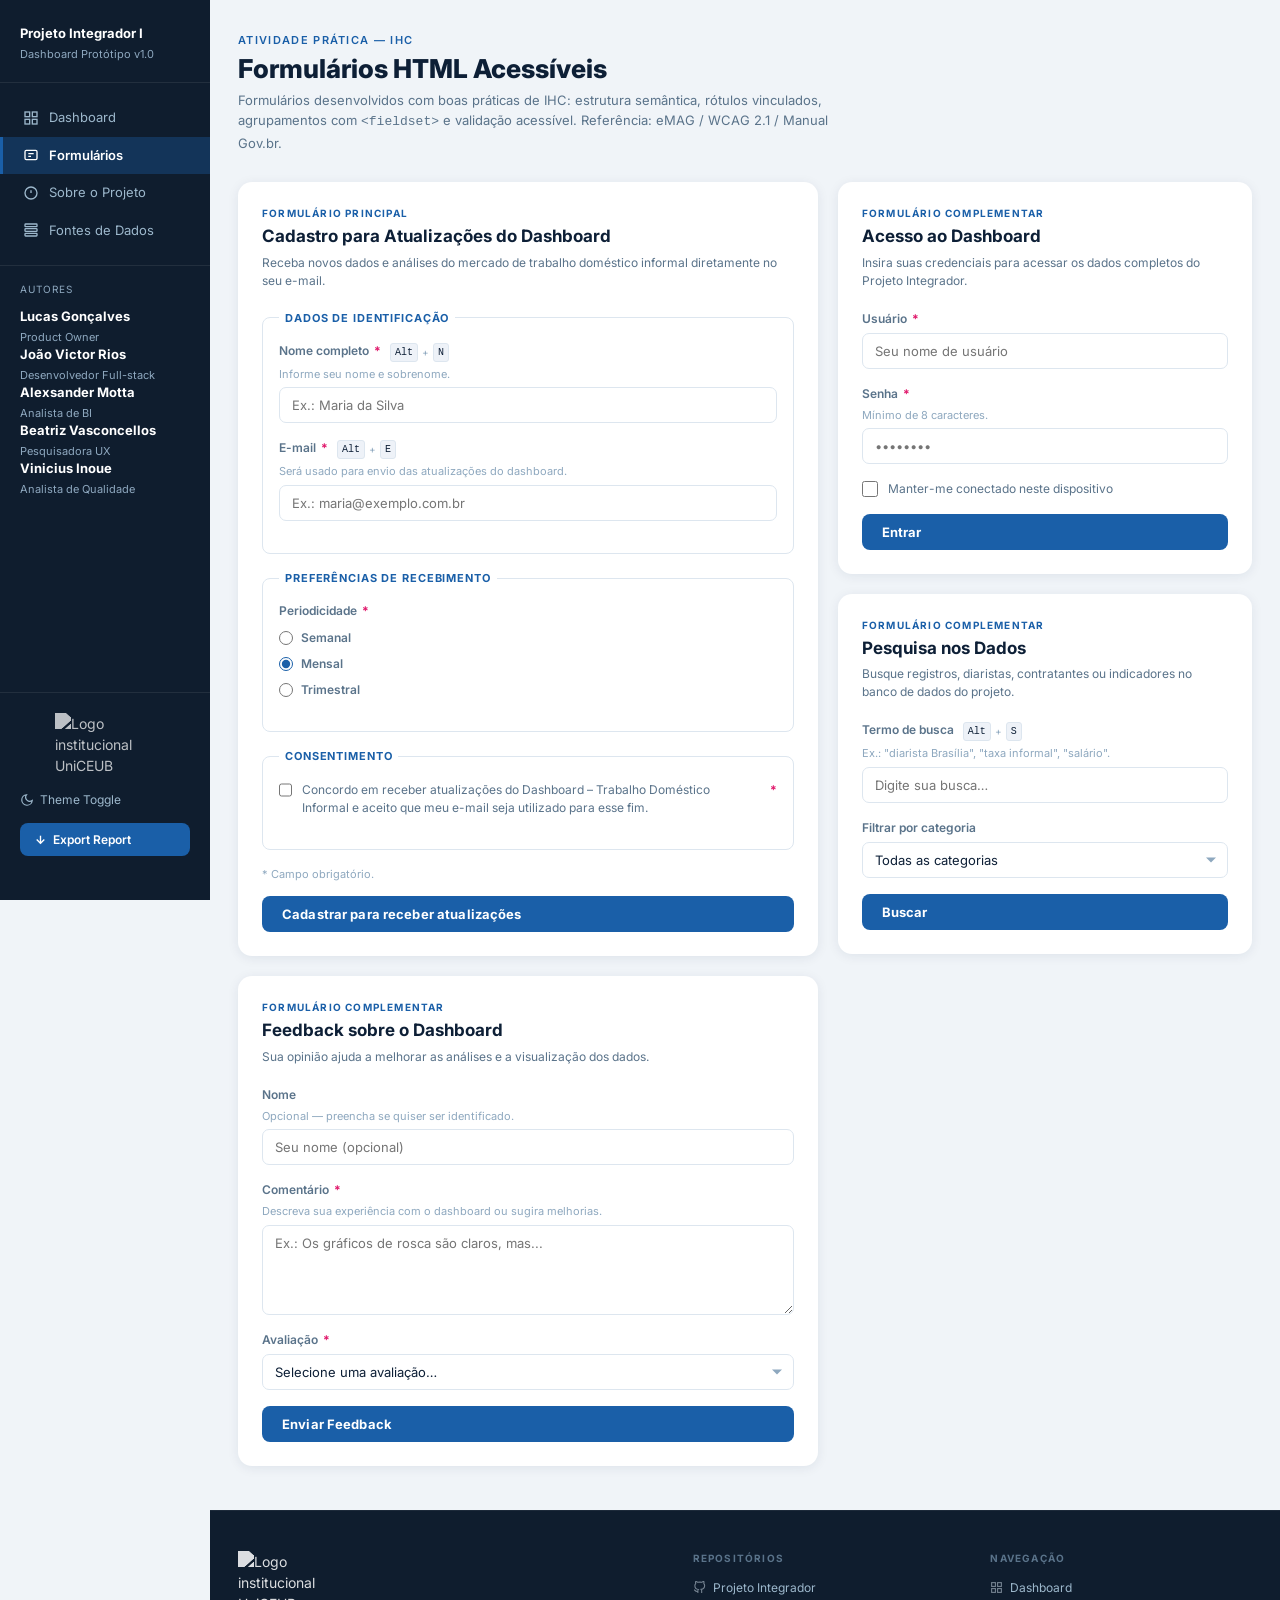
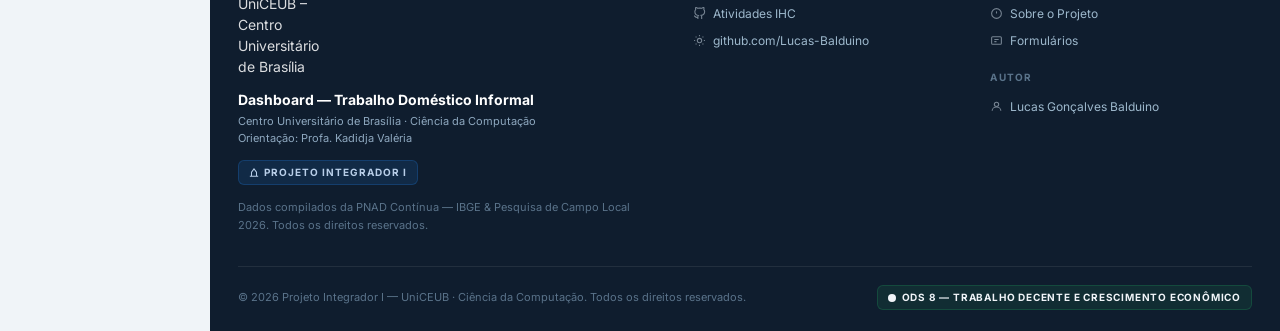
==== commit 6e80f931: "add autores side bar" ====
--- a/formularios.html
+++ b/formularios.html
@@ -70,8 +70,21 @@
       <section class="filters-section" aria-labelledby="filtros-titulo">
         <p class="filters-heading" aria-hidden="true">Autores</p>
 
-        <p class="project-title">Lucas Gonçalves Balduino</p>
+        <p class="project-title">Lucas Gonçalves</p>
         <p class="project-subtitle">Product Owner</p>
+
+        <p class="project-title">João Victor Rios</p>
+        <p class="project-subtitle">Desenvolvedor Full-stack</p>
+
+        <p class="project-title">Alexsander Motta</p>
+        <p class="project-subtitle">Analista de BI</p>
+
+        <p class="project-title">Beatriz Vasconcellos</p>
+        <p class="project-subtitle">Pesquisadora UX</p>
+        
+        <p class="project-title">Vinicius Inoue</p>
+        <p class="project-subtitle">Analista de Qualidade</p>
+      </section>
       </section>
 
       <div class="sidebar-footer">
--- a/styles.css
+++ b/styles.css
@@ -874,6 +874,40 @@
 /* ════════════════════════════════════════════════
    DASHBOARD INDEX.HTML specific (kept from original)
 ════════════════════════════════════════════════ */
+/* ─── Chart.js Container Styles ─── */
+.chart-container {
+  position: relative;
+  width: 100%;
+}
+.chart-container canvas {
+  display: block;
+  width: 100% !important;
+  height: auto !important;
+}
+
+/* Donut charts: square aspect-ratio */
+.chart-container--donut {
+  max-width: 210px;
+  aspect-ratio: 1;
+}
+
+/* MEI donut: slightly smaller */
+.chart-container--mei {
+  max-width: 150px;
+  aspect-ratio: 1;
+  flex-shrink: 0;
+}
+
+/* Horizontal bar charts (Qualidade do Trabalho) */
+.chart-container--bar-h {
+  max-height: 120px;
+}
+
+/* Vertical bar chart (Canal de Aquisição) */
+.chart-container--bar-v {
+  max-height: 250px;
+}
+
 .charts-row {
   display: flex;
   gap: 24px;
@@ -887,16 +921,14 @@
   gap: 10px;
   flex: 1;
 }
-.donut-canvas { width: 200px !important; height: 200px !important; }
 .donut-figure figcaption {
   text-align: center;
   font-size: 12px;
   color: var(--text-secondary);
-  max-width: 140px;
+  max-width: 160px;
   line-height: 1.4;
 }
-.mei-figure { display: flex; gap: 16px; align-items: center; flex-wrap: wrap; }
-.mei-canvas { width: 200px !important; height: 200px !important; flex-shrink: 0; }
+.mei-figure { display: flex; gap: 16px; align-items: center; }
 .mei-table { border-collapse: collapse; font-size: 12px; width: 100%; }
 .mei-table th, .mei-table td { padding: 5px 8px; text-align: left; }
 .mei-table th { color: var(--text-muted); font-weight: 600; border-bottom: 1px solid var(--border); }
@@ -912,15 +944,6 @@
   font-size: 12px; font-weight: 600; color: var(--text-secondary);
   margin-bottom: 14px; display: flex; align-items: center; gap: 6px;
 }
-.metric-dl { display: flex; flex-direction: column; gap: 12px; }
-.metric-item { display: flex; flex-direction: column; gap: 4px; }
-.metric-item dt { font-size: 11px; font-weight: 600; text-transform: uppercase; letter-spacing: .08em; color: var(--text-muted); }
-.metric-item dd { display: flex; flex-direction: column; gap: 5px; }
-.metric-value { font-size: 17px; font-weight: 700; color: var(--text-primary); }
-.bar-track { height: 6px; background: var(--blue-pale); border-radius: 99px; overflow: hidden; }
-.bar-fill { height: 100%; border-radius: 99px; }
-.bar-fill--formal   { background: var(--blue-mid); }
-.bar-fill--informal { background: var(--blue-light); }
 .concerns-list { display: flex; flex-wrap: wrap; gap: 10px; padding: 8px 0; list-style: none; }
 .concern { font-weight: 800; color: var(--blue-dark); letter-spacing: .03em; }
 .concern--accent { color: var(--blue-light); }
@@ -933,17 +956,6 @@
 .canal-stats { display: flex; gap: 32px; }
 .canal-stats dt { font-size: 11px; text-transform: uppercase; letter-spacing: .08em; color: var(--text-muted); margin-bottom: 2px; }
 .canal-stats dd { font-size: 26px; font-weight: 800; color: var(--text-primary); }
-.canal-canvas { width: 100% !important; height: 250px !important; }
-.chart-readout {
-  width: 100%;
-  margin-top: 6px;
-  font-size: 11px;
-  color: var(--text-secondary);
-  background: var(--bg-page);
-  border: 1px solid var(--border);
-  border-radius: 6px;
-  padding: 6px 8px;
-}
 
 /* ════════════════════════════════════════════════
    SHARED RESPONSIVE RULES
@@ -1026,11 +1038,6 @@
   --accent-pink: #e0186b;
 }
 
-.ceub-logo {
-  width: 100px;
-  filter: none;
-  opacity: 1;
-}
 
 .main-content {
   gap: 24px;
